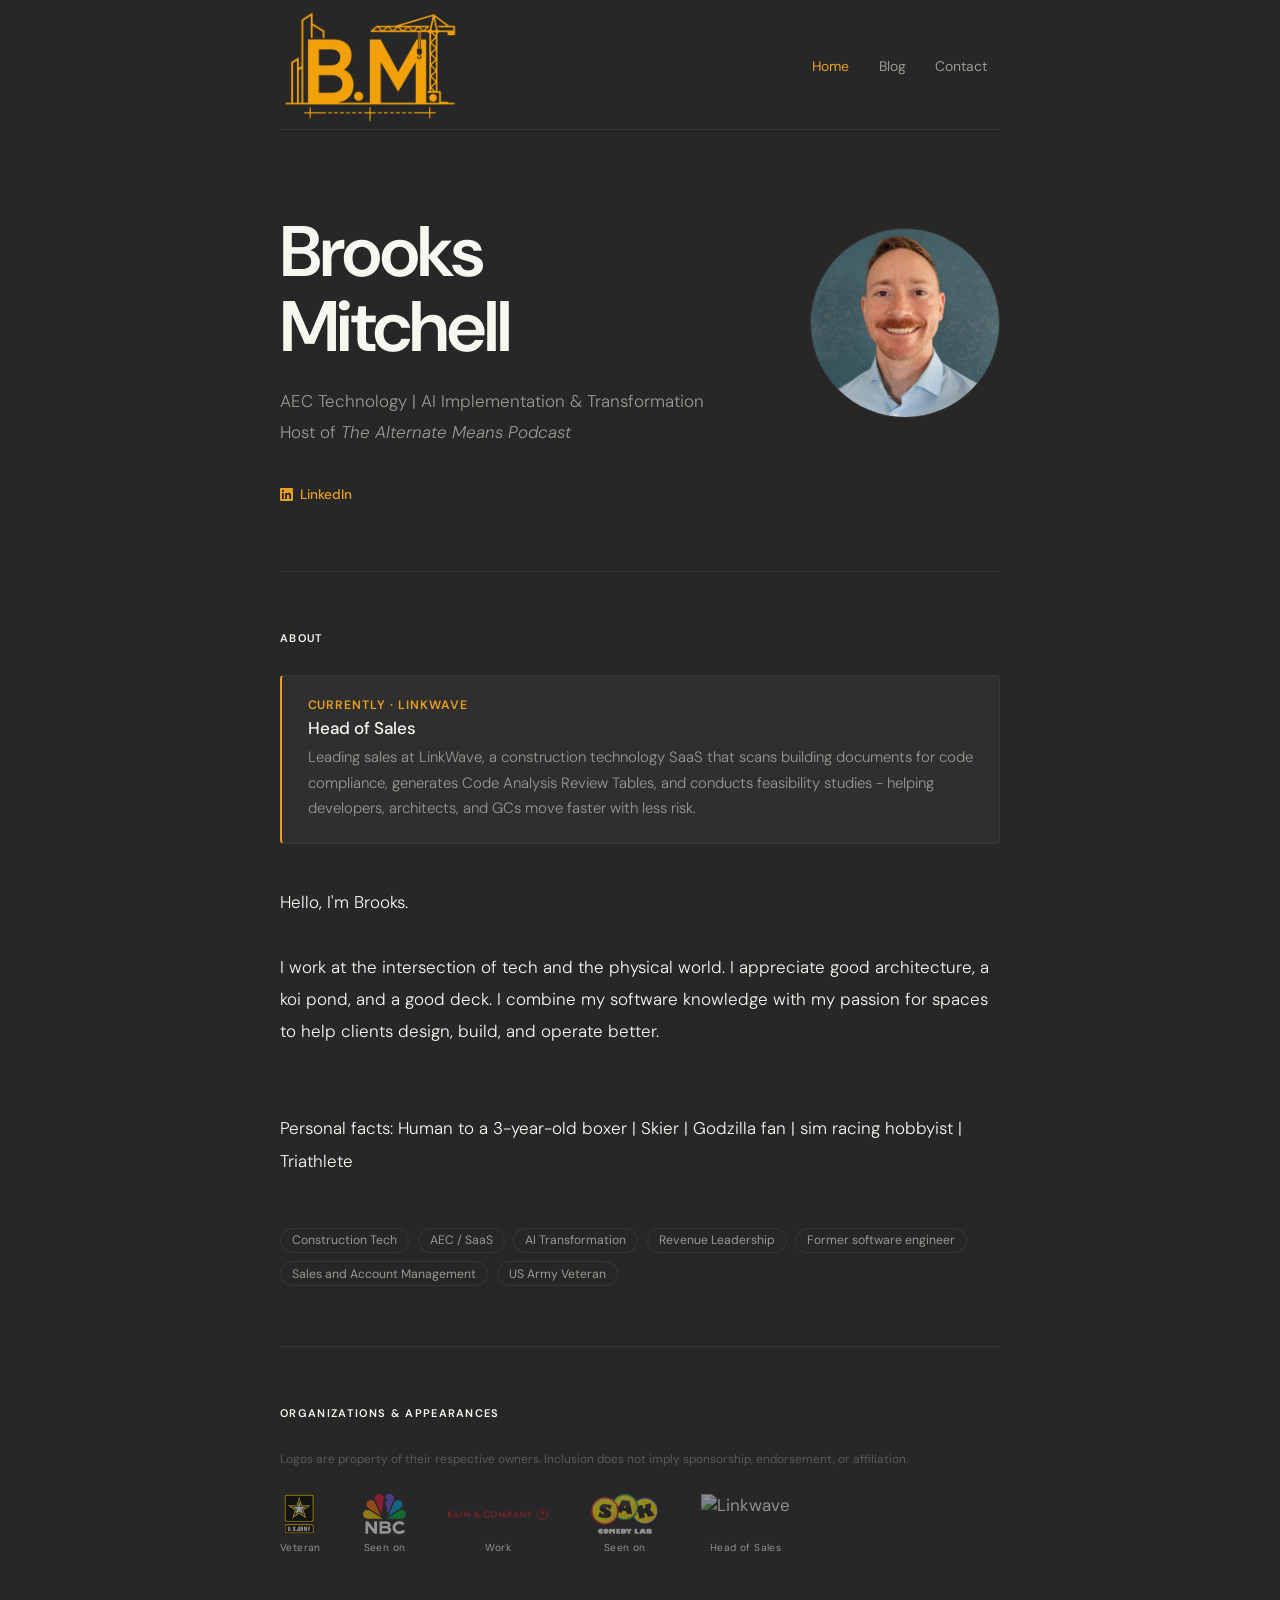
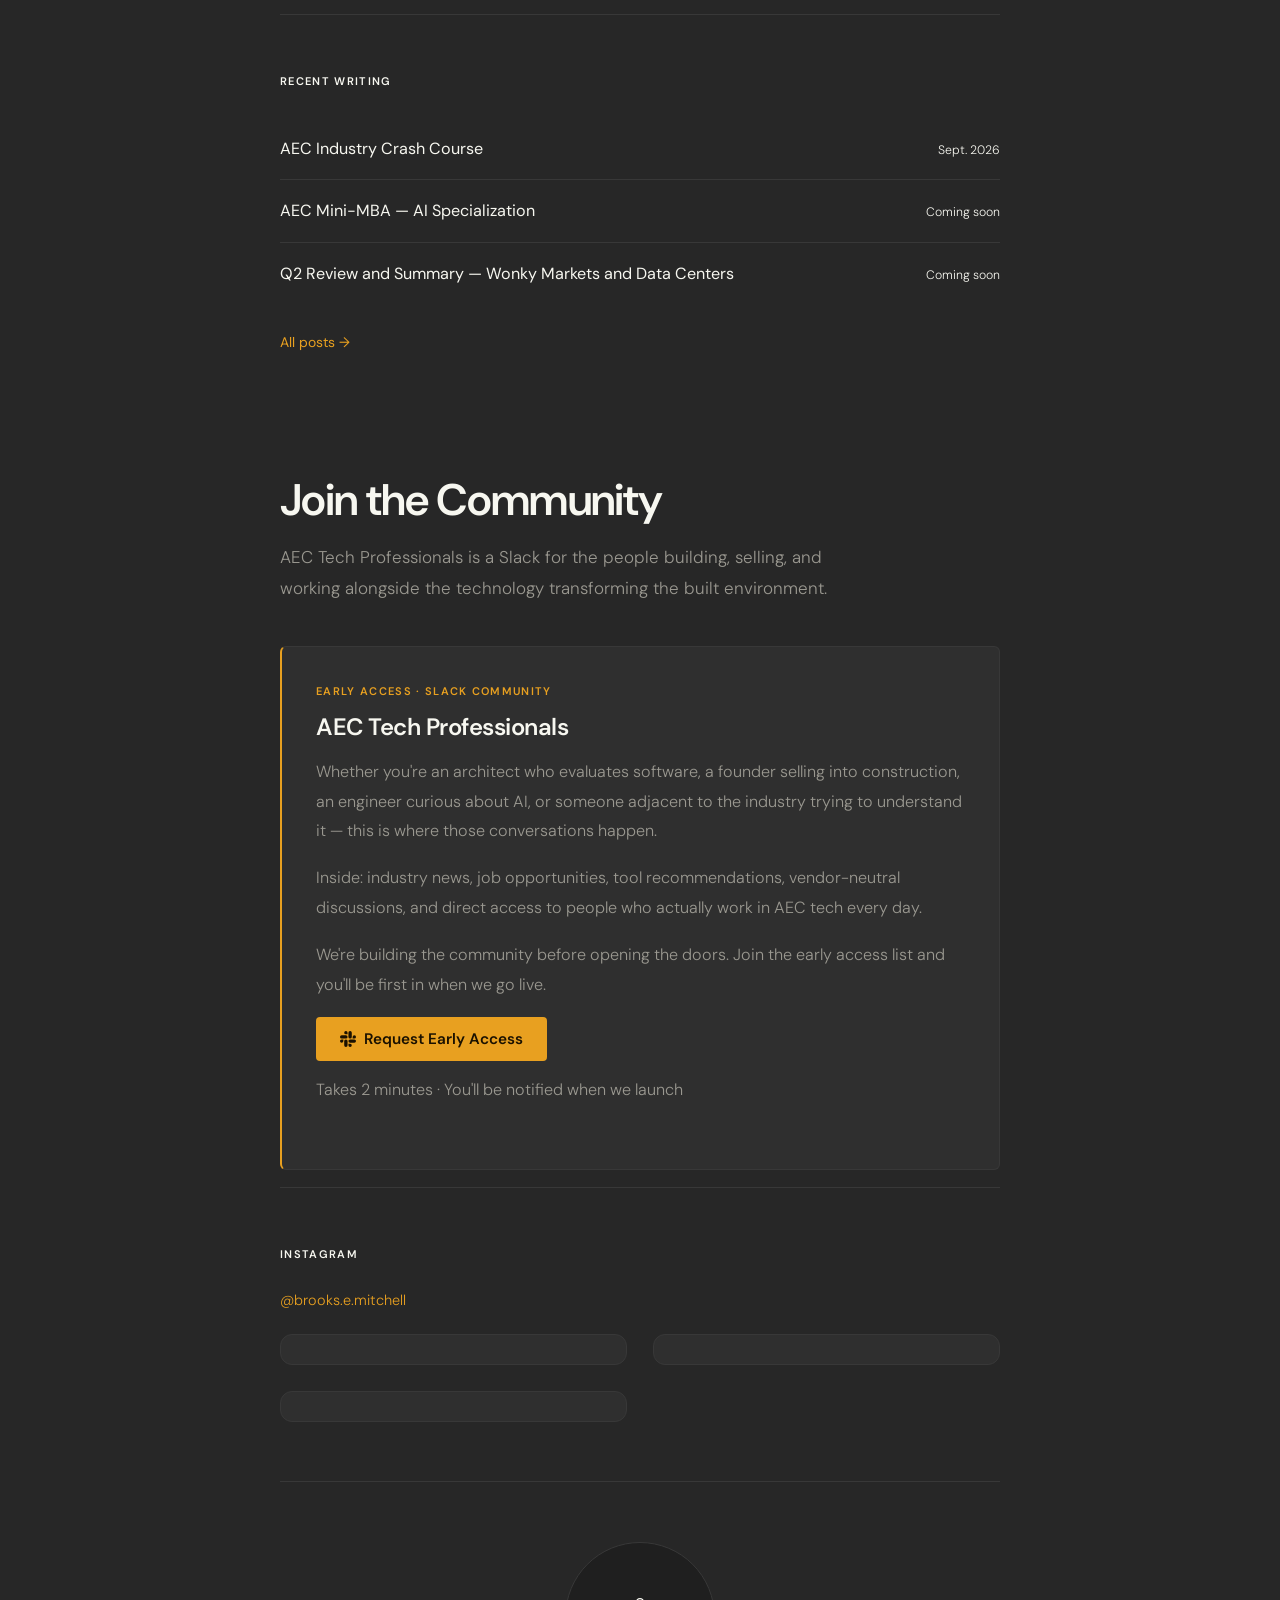
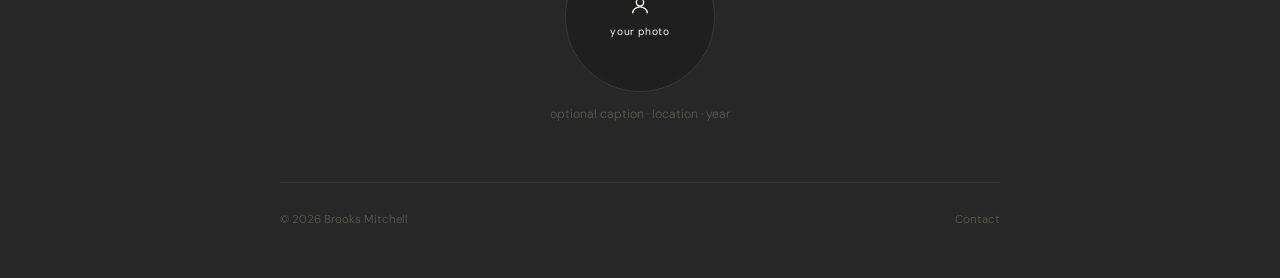
==== index.html @ 2822c5b9 "add IG" ====
<!DOCTYPE html>
<html lang="en">
<head>
  <meta charset="UTF-8" />
  <meta name="viewport" content="width=device-width, initial-scale=1.0" />
  <title>Brooks Mitchell</title>
  <link rel="preconnect" href="https://fonts.googleapis.com" />
  <link rel="preconnect" href="https://fonts.gstatic.com" crossorigin />
  <link href="https://fonts.googleapis.com/css2?family=DM+Sans:ital,opsz,wght@0,9..40,300;0,9..40,400;0,9..40,500;0,9..40,600;1,9..40,300;1,9..40,400&display=swap" rel="stylesheet" />
  <link rel="stylesheet" href="src/style.css" />
</head>
<body>

  <!-- ── NAV ── -->
  <nav class="site-nav">
    <a href="index.html" class="nav-logo">
      <img src="/images/logo transparent.png" alt="Brooks Mitchell" />
    </a>
    <button class="nav-toggle" aria-label="Menu">
      <svg viewBox="0 0 24 24"><line x1="3" y1="6" x2="21" y2="6"/><line x1="3" y1="12" x2="21" y2="12"/><line x1="3" y1="18" x2="21" y2="18"/></svg>
    </button>
    <ul class="nav-links">
      <li><a href="index.html">Home</a></li>
      <li><a href="blog.html">Blog</a></li>
      <li><a href="contact.html">Contact</a></li>
    </ul>
  </nav>

  <!-- ── HERO ── -->
  <div class="hero" style="padding:5rem 0 4rem; display:grid; grid-template-columns:1fr 190px; gap:3rem; align-items:start;">
    <div class="hero-text">
      <h1 style="font-size:clamp(2.6rem,7vw,4.2rem); font-weight:600; line-height:1.05; letter-spacing:-0.03em; color:var(--text); margin-bottom:1.25rem;">Brooks<br>Mitchell</h1>
      <p style="font-size:1rem; font-weight:300; line-height:1.8; color:var(--text-mid); max-width:46ch; margin-bottom:2.25rem;">
        AEC Technology | AI Implementation &amp; Transformation<br>
        Host of <em>The Alternate Means Podcast</em>
      </p>
      <div class="social-row">
        <a href="https://linkedin.com/in/brooks-mitchell/" target="_blank" class="social-link primary">
          <svg viewBox="0 0 24 24"><path d="M20.447 20.452h-3.554v-5.569c0-1.328-.027-3.037-1.852-3.037-1.853 0-2.136 1.445-2.136 2.939v5.667H9.351V9h3.414v1.561h.046c.477-.9 1.637-1.85 3.37-1.85 3.601 0 4.267 2.37 4.267 5.455v6.286zM5.337 7.433a2.062 2.062 0 0 1-2.063-2.065 2.064 2.064 0 1 1 2.063 2.065zm1.782 13.019H3.555V9h3.564v11.452zM22.225 0H1.771C.792 0 0 .774 0 1.729v20.542C0 23.227.792 24 1.771 24h20.451C23.2 24 24 23.227 24 22.271V1.729C24 .774 23.2 0 22.222 0h.003z"/></svg>
          LinkedIn
        </a>
        <!-- <span class="social-sep">·</span> -->
        <!-- <a href="https://youtube.com/@yourhandle" target="_blank" class="social-link">
          <svg viewBox="0 0 24 24"><path d="M23.498 6.186a3.016 3.016 0 0 0-2.122-2.136C19.505 3.545 12 3.545 12 3.545s-7.505 0-9.377.505A3.017 3.017 0 0 0 .502 6.186C0 8.07 0 12 0 12s0 3.93.502 5.814a3.016 3.016 0 0 0 2.122 2.136c1.871.505 9.376.505 9.376.505s7.505 0 9.377-.505a3.015 3.015 0 0 0 2.122-2.136C24 15.93 24 12 24 12s0-3.93-.502-5.814zM9.545 15.568V8.432L15.818 12l-6.273 3.568z"/></svg>
          YouTube
        </a> -->
      </div>
    </div><!-- ← hero-text closes HERE -->

    <!-- Photo is now a sibling of hero-text, not inside it -->
    <div style="width:190px; height:190px; border-radius:50%; overflow:hidden; border:1px solid var(--border); background:var(--bg-subtle); display:flex; align-items:center; justify-content:center; margin-top:0.75rem; flex-shrink:0;">
      <img src="/images/pfp-small.png" alt="Brooks Mitchell" style="width:100%; height:100%; object-fit:cover; display:block;">
    </div>
  
  </div><!-- ← hero closes HERE -->
   

  <!-- ── ABOUT ── -->
  <section id="about">
    <p class="section-label">About</p>
    <div class="role-card">
      <div>
        <p class="role-card-co">Currently · LinkWave</p>
        <p class="role-card-title">Head of Sales</p>
        <p class="role-card-desc">Leading sales at LinkWave, a construction technology SaaS that scans building documents for code compliance, generates Code Analysis Review Tables, and conducts feasibility studies - helping developers, architects, and GCs move faster with less risk.</p>
      </div>
    </div>
    <div style="display:flex; flex-direction:column; gap:1rem;">
      <p style="font-size:1rem; font-weight:300; line-height:1.9; color:var(--text);">
        Hello, I'm Brooks. <br>
        <br>
        I work at the intersection of tech and the physical world. I appreciate good architecture, a koi pond, and a good deck. I combine my software knowledge with my passion for spaces to help clients design, build, and operate better. <br>
        <br>
        <br>
        Personal facts: Human to a 3-year-old boxer | Skier | Godzilla fan | sim racing hobbyist | Triathlete
      </p>

      <div class="tags">
        <span class="tag">Construction Tech</span>
        <span class="tag">AEC / SaaS</span>
        <span class="tag">AI Transformation</span>
        <span class="tag">Revenue Leadership</span>
        <span class="tag">Former software engineer</span>
        <span class="tag">Sales and Account Management</span>
        <span class="tag">US Army Veteran</span>
      </div>
    </div>
  </section>

  <!-- ── ASSOCIATIONS ── -->
  <section id="associations">
    <p class="section-label">Organizations &amp; Appearances</p>
    <p style="font-size:0.7rem; color:var(--text-dim); margin-bottom:1.5rem; line-height:1.6;">Logos are property of their respective owners. Inclusion does not imply sponsorship, endorsement, or affiliation.</p>
    <div class="logos-row">
      <div class="logo-item">
        <div class="logo-box">
          <img src="/images/Army_logo.png" alt="U.S. Army" />
        </div>
        <span class="logo-caption">Veteran</span>
      </div>
      <div class="logo-item">
        <div class="logo-box">
          <img src="/images/NBC_2023_white_logo.svg.webp" alt="NBC" />
        </div>
        <span class="logo-caption">Seen on</span>
      </div>
      <div class="logo-item">
        <div class="logo-box">
          <img src="/images/BaC.svg.webp" alt="Build a Career" />
        </div>
        <span class="logo-caption">Work</span>
      </div>
      <div class="logo-item">
        <div class="logo-box">
          <img src="/images/SAK_logo.png" alt="SAK" />
        </div>
        <span class="logo-caption">Seen on</span>
      </div>
      <div class="logo-item">
        <div class="logo-box">
          <img src="/images/Linkwave White logo@2x.png" alt="Linkwave" />
        </div>
        <span class="logo-caption">Head of Sales</span>
      </div>
    </div>
  </section>

  <!-- ── WRITING ── -->
  <section id="writing">
    <p class="section-label">Recent Writing</p>
    <div class="posts">
      <a href="blog/aec-industry-crash-course.html" class="post-item">
        <span class="post-title">AEC Industry Crash Course</span>
        <span class="post-meta">Sept. 2026</span>
      </a>
      <a href="blog/aec-mini-mba.html" class="post-item">
        <span class="post-title">AEC Mini-MBA — AI Specialization</span>
        <span class="post-meta">Coming soon</span>
      </a>
      <a href="blog/q2-review.html" class="post-item">
        <span class="post-title">Q2 Review and Summary — Wonky Markets and Data Centers</span>
        <span class="post-meta">Coming soon</span>
      </a>
    </div>
    <p style="margin-top:1.5rem;"><a href="blog.html" style="font-size:0.82rem; color:var(--accent); text-decoration:none;">All posts →</a></p>
  </section>

 <!-- ── COMMUNITY SECTION ── -->
  <div class="contact-header">
    <h1>Join the Community</h1>
    <p>AEC Tech Professionals is a Slack for the people building, selling, and working alongside the technology transforming the built environment.</p>
  </div>

  <div style="padding-bottom: 1rem;">
    <div class="community-card">
      <p class="slack-eyebrow">Early Access · Slack Community</p>
      <h2>AEC Tech Professionals</h2>
      <p>
        Whether you're an architect who evaluates software, a founder selling into construction,
        an engineer curious about AI, or someone adjacent to the industry trying to understand
        it — this is where those conversations happen.
      </p>
      <p>
        Inside: industry news, job opportunities, tool recommendations, vendor-neutral
        discussions, and direct access to people who actually work in AEC tech every day.
      </p>
      <p>
        We're building the community before opening the doors. Join the early access list
        and you'll be first in when we go live.
      </p>
      <a href="https://docs.google.com/forms/d/e/1FAIpQLSdYyty8htXL1xffMKtfy4kEosLnhcqcu5eaAoyCSCSbOQX9Kg/viewform?usp=publish-editor"
         target="_blank" class="waitlist-btn">
        <!-- Slack icon -->
        <svg viewBox="0 0 24 24" xmlns="http://www.w3.org/2000/svg">
          <path d="M5.042 15.165a2.528 2.528 0 0 1-2.52 2.523A2.528 2.528 0 0 1 0 15.165a2.527 2.527 0 0 1 2.522-2.52h2.52v2.52zm1.271 0a2.527 2.527 0 0 1 2.521-2.52 2.527 2.527 0 0 1 2.521 2.52v6.313A2.528 2.528 0 0 1 8.834 24a2.528 2.528 0 0 1-2.521-2.522v-6.313zM8.834 5.042a2.528 2.528 0 0 1-2.521-2.52A2.528 2.528 0 0 1 8.834 0a2.528 2.528 0 0 1 2.521 2.522v2.52H8.834zm0 1.271a2.528 2.528 0 0 1 2.521 2.521 2.528 2.528 0 0 1-2.521 2.521H2.522A2.528 2.528 0 0 1 0 8.834a2.528 2.528 0 0 1 2.522-2.521h6.312zm10.122 2.521a2.528 2.528 0 0 1 2.522-2.521A2.528 2.528 0 0 1 24 8.834a2.528 2.528 0 0 1-2.522 2.521h-2.522V8.834zm-1.268 0a2.528 2.528 0 0 1-2.523 2.521 2.527 2.527 0 0 1-2.52-2.521V2.522A2.527 2.527 0 0 1 15.165 0a2.528 2.528 0 0 1 2.523 2.522v6.312zm-2.523 10.122a2.528 2.528 0 0 1 2.523 2.522A2.528 2.528 0 0 1 15.165 24a2.527 2.527 0 0 1-2.52-2.522v-2.522h2.52zm0-1.268a2.527 2.527 0 0 1-2.52-2.523 2.526 2.526 0 0 1 2.52-2.52h6.313A2.527 2.527 0 0 1 24 15.165a2.528 2.528 0 0 1-2.522 2.523h-6.313z"/>
        </svg>
        Request Early Access
      </a>
      <p class="waitlist-note">Takes 2 minutes · You'll be notified when we launch</p>
    </div>
  </div>

  <!-- ── INSTAGRAM ── -->
  <section id="instagram">
    <p class="section-label">Instagram</p>
    <p style="font-size:0.85rem; font-weight:300; color:var(--text-mid); margin-bottom:1.5rem;">
      <a href="https://instagram.com/brooks.e.mitchell" target="_blank" rel="noopener" style="color:var(--accent); text-decoration:none;">@brooks.e.mitchell</a>
    </p>
    <div style="display:grid; grid-template-columns:repeat(auto-fit, minmax(280px, 1fr)); gap:1.5rem;">
      <div class="ig-frame">
        <blockquote class="instagram-media" data-instgrm-captioned data-instgrm-permalink="https://www.instagram.com/p/DdZRtAcOG6M/" data-instgrm-version="14" style="background:#FFF; border:0; border-radius:3px; box-shadow:0 0 1px 0 rgba(0,0,0,0.5),0 1px 10px 0 rgba(0,0,0,0.15); margin:0; max-width:540px; min-width:280px; padding:0; width:100%;">
          <a href="https://www.instagram.com/p/DdZRtAcOG6M/" target="_blank" rel="noopener"></a>
        </blockquote>
      </div>
      <div class="ig-frame">
        <blockquote class="instagram-media" data-instgrm-captioned data-instgrm-permalink="https://www.instagram.com/p/DdZScXClXN8/" data-instgrm-version="14" style="background:#FFF; border:0; border-radius:3px; box-shadow:0 0 1px 0 rgba(0,0,0,0.5),0 1px 10px 0 rgba(0,0,0,0.15); margin:0; max-width:540px; min-width:280px; padding:0; width:100%;">
          <a href="https://www.instagram.com/p/DdZScXClXN8/" target="_blank" rel="noopener"></a>
        </blockquote>
      </div>
      <div class="ig-frame">
        <blockquote class="instagram-media" data-instgrm-captioned data-instgrm-permalink="https://www.instagram.com/p/DdZSr3OFTj9/" data-instgrm-version="14" style="background:#FFF; border:0; border-radius:3px; box-shadow:0 0 1px 0 rgba(0,0,0,0.5),0 1px 10px 0 rgba(0,0,0,0.15); margin:0; max-width:540px; min-width:280px; padding:0; width:100%;">
          <a href="https://www.instagram.com/p/DdZSr3OFTj9/" target="_blank" rel="noopener"></a>
        </blockquote>
      </div>
    </div>
  </section>

  <!-- ── BOTTOM PHOTO ── -->
  <div class="photo-section">
    <div class="avatar-bottom">
      <!-- Replace with: <img src="src/images/your-other-photo.jpg" alt="Brooks Mitchell"> -->
      <div class="ph-label">
        <svg viewBox="0 0 24 24"><circle cx="12" cy="8" r="4"/><path d="M4 20c0-4 3.6-7 8-7s8 3 8 7"/></svg>
        <span>your photo</span>
      </div>
    </div>
    <p class="photo-caption">optional caption · location · year</p>
  </div>

  <footer>
    <p>© 2026 Brooks Mitchell</p>
    <p><a href="contact.html" style="color:var(--text-dim); text-decoration:none;">Contact</a></p>
  </footer>

  <script src="src/nav.js"></script>
  <script src="src/email.js"></script>
  <script async src="//www.instagram.com/embed.js"></script>
</body>
</html>
---- src/style.css ----
/* ── Reset ── */
*, *::before, *::after { box-sizing: border-box; margin: 0; padding: 0; }

/* ── Tokens ── */
:root {
  --bg:        #272727;
  --bg-subtle: #1f1f1f;
  --bg-raised: #2f2f2f;
  --border:    #383838;
  --text:      #F7F7F0;
  --text-mid:  #9a9890;
  --text-dim:  #5a5a55;
  --accent:    #e8a020;
  --accent-hi: #f0b030;
  --accent-lo: #2a1e06;
  --sans: 'DM Sans', system-ui, sans-serif;
  --max: 720px;
  --side: clamp(1.5rem, 6vw, 3.5rem);
  --nav-h: 64px;
}

html { background: var(--bg); color: var(--text); font-family: var(--sans); font-size: 17px; -webkit-font-smoothing: antialiased; scroll-behavior: smooth; }
body { max-width: calc(var(--max) + var(--side) * 2); margin: 0 auto; padding: 0 var(--side); }

/* ── NAV ── */
.site-nav {
  position: sticky; top: 0; z-index: 100;
  background: var(--bg);
  border-bottom: 1px solid var(--border);
  display: flex; align-items: center; justify-content: space-between;
  height: 130px;
  padding: 1rem 0;
  gap: 1.5rem;
}
.nav-logo { display: flex; align-items: center; text-decoration: none; }
.nav-logo img { height: 120px; width: auto; }
.nav-links { display: flex; gap: 0.25rem; list-style: none; }
.nav-links a {
  font-size: 0.82rem; font-weight: 400;
  text-decoration: none; color: var(--text-mid);
  padding: 0.4rem 0.75rem; border-radius: 4px;
  transition: color 0.15s, background 0.15s;
}
.nav-links a:hover { color: var(--text); background: var(--bg-raised); }
.nav-links a.active { color: var(--accent); }

/* Hamburger — mobile only */
.nav-toggle { display: none; background: none; border: none; cursor: pointer; padding: 0.4rem; color: var(--text-mid); }
.nav-toggle svg { width: 22px; height: 22px; stroke: currentColor; fill: none; stroke-width: 2; }

@media (max-width: 520px) {
  .nav-toggle { display: flex; }
  .nav-links {
    display: none; flex-direction: column; gap: 0;
    position: absolute; top: var(--nav-h); left: 0; right: 0;
    background: var(--bg); border-bottom: 1px solid var(--border);
    padding: 0.75rem var(--side) 1rem;
  }
  .nav-links.open { display: flex; }
  .nav-links a { padding: 0.6rem 0; border-radius: 0; }
}

/* ── SECTIONS ── */
section { padding: 3.5rem 0; border-top: 1px solid var(--border); }
.section-label {
  font-size: 0.65rem; font-weight: 600;
  letter-spacing: 0.12em; text-transform: uppercase;
  color: var(--text); margin-bottom: 1.75rem;
}

/* ── SOCIAL ROW ── */
.social-row { display: flex; gap: 1.25rem; flex-wrap: wrap; align-items: center; }
.social-link {
  display: inline-flex; align-items: center; gap: 0.4rem;
  font-size: 0.8rem; font-weight: 400;
  text-decoration: none; color: var(--text-mid);
  transition: color 0.15s;
}
.social-link:hover { color: var(--text); }
.social-link.primary { color: var(--accent); font-weight: 500; }
.social-link.primary:hover { color: var(--accent-hi); }
.social-link svg { width: 13px; height: 13px; fill: currentColor; flex-shrink: 0; }
.social-sep { color: var(--text); }

/* ── TAGS ── */
.tags { display: flex; gap: 0.5rem; flex-wrap: wrap; margin-top: 2rem; }
.tag {
  font-size: 0.72rem; font-weight: 400; color: var(--text-mid);
  border: 1px solid var(--border);
  padding: 0.2rem 0.65rem; border-radius: 999px;
}

/* ── ROLE CARD ── */
.role-card {
  background: var(--bg-raised);
  border: 1px solid var(--border);
  border-left: 2px solid var(--accent);
  border-radius: 4px;
  padding: 1.25rem 1.5rem;
  margin-bottom: 2.5rem;
}
.role-card-co {
  font-size: 0.72rem; font-weight: 600;
  letter-spacing: 0.08em; text-transform: uppercase;
  color: var(--accent); margin-bottom: 0.2rem;
}
.role-card-title { font-size: 1rem; font-weight: 500; color: var(--text); margin-bottom: 0.4rem; }
.role-card-desc { font-size: 0.88rem; font-weight: 300; line-height: 1.7; color: var(--text-mid); }

/* ── LOGO STRIP ── */
.logos-row {
  display: flex; flex-wrap: wrap;
  gap: 1.75rem 2.5rem; align-items: center;
}
.logo-item {
  display: flex; flex-direction: column;
  align-items: center; gap: 0.4rem;
  opacity: 0.5; transition: opacity 0.2s;
}
.logo-item:hover { opacity: 1; }
.logo-box { height: 40px; display: flex; align-items: center; justify-content: center; }
.logo-box img { height: 100%; width: auto; max-width: 100px; object-fit: contain; }
.logo-text { font-size: 0.85rem; font-weight: 700; letter-spacing: 0.06em; color: var(--text); }
.logo-caption { font-size: 0.6rem; font-weight: 400; color: var(--text); letter-spacing: 0.04em; text-align: center; }

/* ── WRITING LIST ── */
.posts { display: flex; flex-direction: column; }
.post-item {
  display: flex; justify-content: space-between; align-items: baseline;
  gap: 2rem; padding: 1.1rem 0;
  border-bottom: 1px solid var(--border);
  text-decoration: none; color: inherit;
}
.post-item:last-child { border-bottom: none; }
.post-item:hover .post-title { color: var(--accent); }
.post-title { font-size: 0.95rem; font-weight: 400; line-height: 1.5; color: var(--text); transition: color 0.15s; }
.post-meta { font-size: 0.72rem; font-weight: 300; color: var(--text); white-space: nowrap; }

/* ── EMAIL CAPTURE ── */
.email-capture {
  background: var(--bg-raised);
  border: 1px solid var(--border);
  border-radius: 6px;
  padding: 1.75rem 2rem;
  margin-top: 0.25rem;
}
.email-capture h3 { font-size: 1rem; font-weight: 500; color: var(--text); margin-bottom: 0.4rem; }
.email-capture p { font-size: 0.88rem; font-weight: 300; color: var(--text-mid); margin-bottom: 1.25rem; line-height: 1.6; }
.email-form { display: flex; gap: 0.6rem; flex-wrap: wrap; }
.email-form input[type="email"] {
  flex: 1; min-width: 200px;
  background: var(--bg-subtle); border: 1px solid var(--border);
  border-radius: 4px; padding: 0.55rem 0.9rem;
  font-family: var(--sans); font-size: 0.88rem; color: var(--text);
  outline: none; transition: border-color 0.15s;
}
.email-form input[type="email"]::placeholder { color: var(--text); }
.email-form input[type="email"]:focus { border-color: var(--accent); }
.email-form button {
  background: var(--accent); color: #1a1100;
  border: none; border-radius: 4px;
  padding: 0.55rem 1.2rem;
  font-family: var(--sans); font-size: 0.85rem; font-weight: 600;
  cursor: pointer; transition: background 0.15s; white-space: nowrap;
}
.email-form button:hover { background: var(--accent-hi); }
.email-form .form-msg { font-size: 0.8rem; color: var(--text-mid); margin-top: 0.5rem; width: 100%; display: none; }
.email-form .form-msg.visible { display: block; }

/* ── BOTTOM PHOTO ── */
.photo-section {
  padding: 3.5rem 0; border-top: 1px solid var(--border);
  display: flex; flex-direction: column; align-items: center; gap: 0.85rem;
}
.avatar-bottom {
  width: 150px; height: 150px; border-radius: 50%;
  overflow: hidden; border: 1px solid var(--border);
  background: var(--bg-subtle);
  display: flex; align-items: center; justify-content: center;
}
.avatar-bottom img { width: 100%; height: 100%; object-fit: cover; display: block; }
.avatar-bottom .ph-label { display: flex; flex-direction: column; align-items: center; gap: 0.5rem; color: var(--text); }
.avatar-bottom .ph-label svg { width: 22px; height: 22px; stroke: currentColor; fill: none; stroke-width: 1.5; }
.avatar-bottom .ph-label span { font-size: 0.6rem; letter-spacing: 0.06em; }
.photo-caption { font-size: 0.72rem; font-weight: 300; color: var(--text-dim); }

/* ── INSTAGRAM ── */
.ig-frame {
  background: var(--bg-raised); border: 1px solid var(--border); border-radius: 12px;
  padding: 0.85rem; display: flex; justify-content: center;
}

/* ── FOOTER ── */
footer {
  padding: 1.75rem 0 3rem; border-top: 1px solid var(--border);
  display: flex; justify-content: space-between; align-items: center; gap: 1rem; flex-wrap: wrap;
}
footer p { font-size: 0.68rem; font-weight: 300; color: var(--text-dim); }

/* ── BLOG PAGE ── */
.blog-header { padding: 3.5rem 0 2.5rem; }
.blog-header h1 { font-size: clamp(1.8rem, 4vw, 2.6rem); font-weight: 600; letter-spacing: -0.02em; color: var(--text); margin-bottom: 0.5rem; }
.blog-header p { font-size: 0.95rem; font-weight: 300; color: var(--text-mid); }

/* ── BLOG POST PAGE ── */
.post-header { padding: 3.5rem 0 2rem; border-bottom: 1px solid var(--border); }
.post-header .post-eyebrow {
  font-size: 0.68rem; font-weight: 600; letter-spacing: 0.12em;
  text-transform: uppercase; color: var(--accent); margin-bottom: 0.85rem;
}
.post-header h1 {
  font-size: clamp(1.8rem, 5vw, 2.8rem); font-weight: 600;
  letter-spacing: -0.025em; line-height: 1.15; color: var(--text);
  margin-bottom: 1rem;
}
.post-header .post-byline { font-size: 0.82rem; font-weight: 300; color: var(--text-dim); }
.post-header .post-byline strong { color: var(--text-mid); font-weight: 400; }

.post-body { padding: 2.75rem 0 3.5rem; }
.post-body p { font-size: 1rem; font-weight: 300; line-height: 1.9; color: var(--text-mid); margin-bottom: 1.25rem; }
.post-body p:last-child { margin-bottom: 0; }
.post-body h2 { font-size: 1.2rem; font-weight: 600; color: var(--text); margin: 2.5rem 0 0.85rem; letter-spacing: -0.01em; }
.post-body h3 { font-size: 1rem; font-weight: 600; color: var(--text); margin: 2rem 0 0.6rem; }
.post-body strong { font-weight: 500; color: var(--text); }
.post-body a { color: var(--accent); text-decoration: underline; text-decoration-color: transparent; transition: text-decoration-color 0.15s; }
.post-body a:hover { text-decoration-color: var(--accent); }
.post-body ul, .post-body ol { padding-left: 1.4rem; margin-bottom: 1.25rem; }
.post-body li { font-size: 1rem; font-weight: 300; line-height: 1.8; color: var(--text-mid); margin-bottom: 0.35rem; }
.post-body blockquote {
  border-left: 2px solid var(--accent); padding: 0.75rem 1.25rem;
  margin: 1.75rem 0; background: var(--bg-raised); border-radius: 0 4px 4px 0;
}
.post-body blockquote p { margin: 0; font-style: italic; color: var(--text); }

.post-footer { padding: 2.5rem 0; border-top: 1px solid var(--border); display: flex; justify-content: space-between; align-items: center; flex-wrap: wrap; gap: 1rem; }
.post-back { font-size: 0.82rem; font-weight: 400; color: var(--text-mid); text-decoration: none; transition: color 0.15s; }
.post-back:hover { color: var(--accent); }

/* ── COMMUNITY / WAITLIST CARD ── */
.community-card {
  background: var(--bg-raised);
  border: 1px solid var(--border);
  border-left: 2px solid var(--accent);
  border-radius: 6px;
  padding: 2rem;
  margin-bottom: 0;
}
.community-card .slack-eyebrow {
  font-size: 0.65rem; font-weight: 600;
  letter-spacing: 0.12em; text-transform: uppercase;
  color: var(--accent); margin-bottom: 0.6rem;
}
.community-card h2 {
  font-size: 1.4rem; font-weight: 600;
  color: var(--text); margin-bottom: 0.85rem;
  letter-spacing: -0.02em;
}
.community-card p {
  font-size: 0.95rem; font-weight: 300;
  line-height: 1.85; color: var(--text-mid);
  margin-bottom: 1rem;
}
.community-card p:last-of-type { margin-bottom: 1.75rem; }
.waitlist-btn {
  display: inline-flex; align-items: center; gap: 0.5rem;
  background: var(--accent); color: #1a1100;
  font-family: var(--sans); font-size: 0.9rem; font-weight: 600;
  text-decoration: none; padding: 0.7rem 1.4rem;
  border-radius: 4px; transition: background 0.15s;
}
.waitlist-btn:hover { background: var(--accent-hi); }
.waitlist-btn svg { width: 16px; height: 16px; fill: currentColor; }
.waitlist-note {
  font-size: 0.72rem; font-weight: 300;
  color: var(--text-dim); margin-top: 0.85rem;
}
.divider-label {
  font-size: 0.65rem; font-weight: 600;
  letter-spacing: 0.1em; text-transform: uppercase;
  color: var(--text-dim);
  display: flex; align-items: center; gap: 0.75rem;
  margin: 2.5rem 0 1.5rem;
}
.divider-label::before, .divider-label::after {
  content: ''; flex: 1; height: 1px; background: var(--border);
}

/* ── CONTACT PAGE ── */
.contact-header { padding: 3.5rem 0 2.5rem; }
.contact-header h1 { font-size: clamp(1.8rem, 4vw, 2.6rem); font-weight: 600; letter-spacing: -0.02em; color: var(--text); margin-bottom: 0.75rem; }
.contact-header p { font-size: 1rem; font-weight: 300; line-height: 1.8; color: var(--text-mid); max-width: 46ch; }
.contact-options { display: flex; flex-direction: column; gap: 1rem; margin-top: 2.5rem; }
.contact-option {
  display: flex; align-items: center; gap: 1rem;
  background: var(--bg-raised); border: 1px solid var(--border);
  border-radius: 4px; padding: 1.1rem 1.4rem;
  text-decoration: none; color: inherit; transition: border-color 0.15s;
}
.contact-option:hover { border-color: var(--accent); }
.contact-option-icon { color: var(--accent); flex-shrink: 0; }
.contact-option-icon svg { width: 18px; height: 18px; fill: currentColor; }
.contact-option-label { font-size: 0.72rem; font-weight: 600; letter-spacing: 0.08em; text-transform: uppercase; color: var(--text-dim); margin-bottom: 0.15rem; }
.contact-option-value { font-size: 0.95rem; font-weight: 400; color: var(--text); }
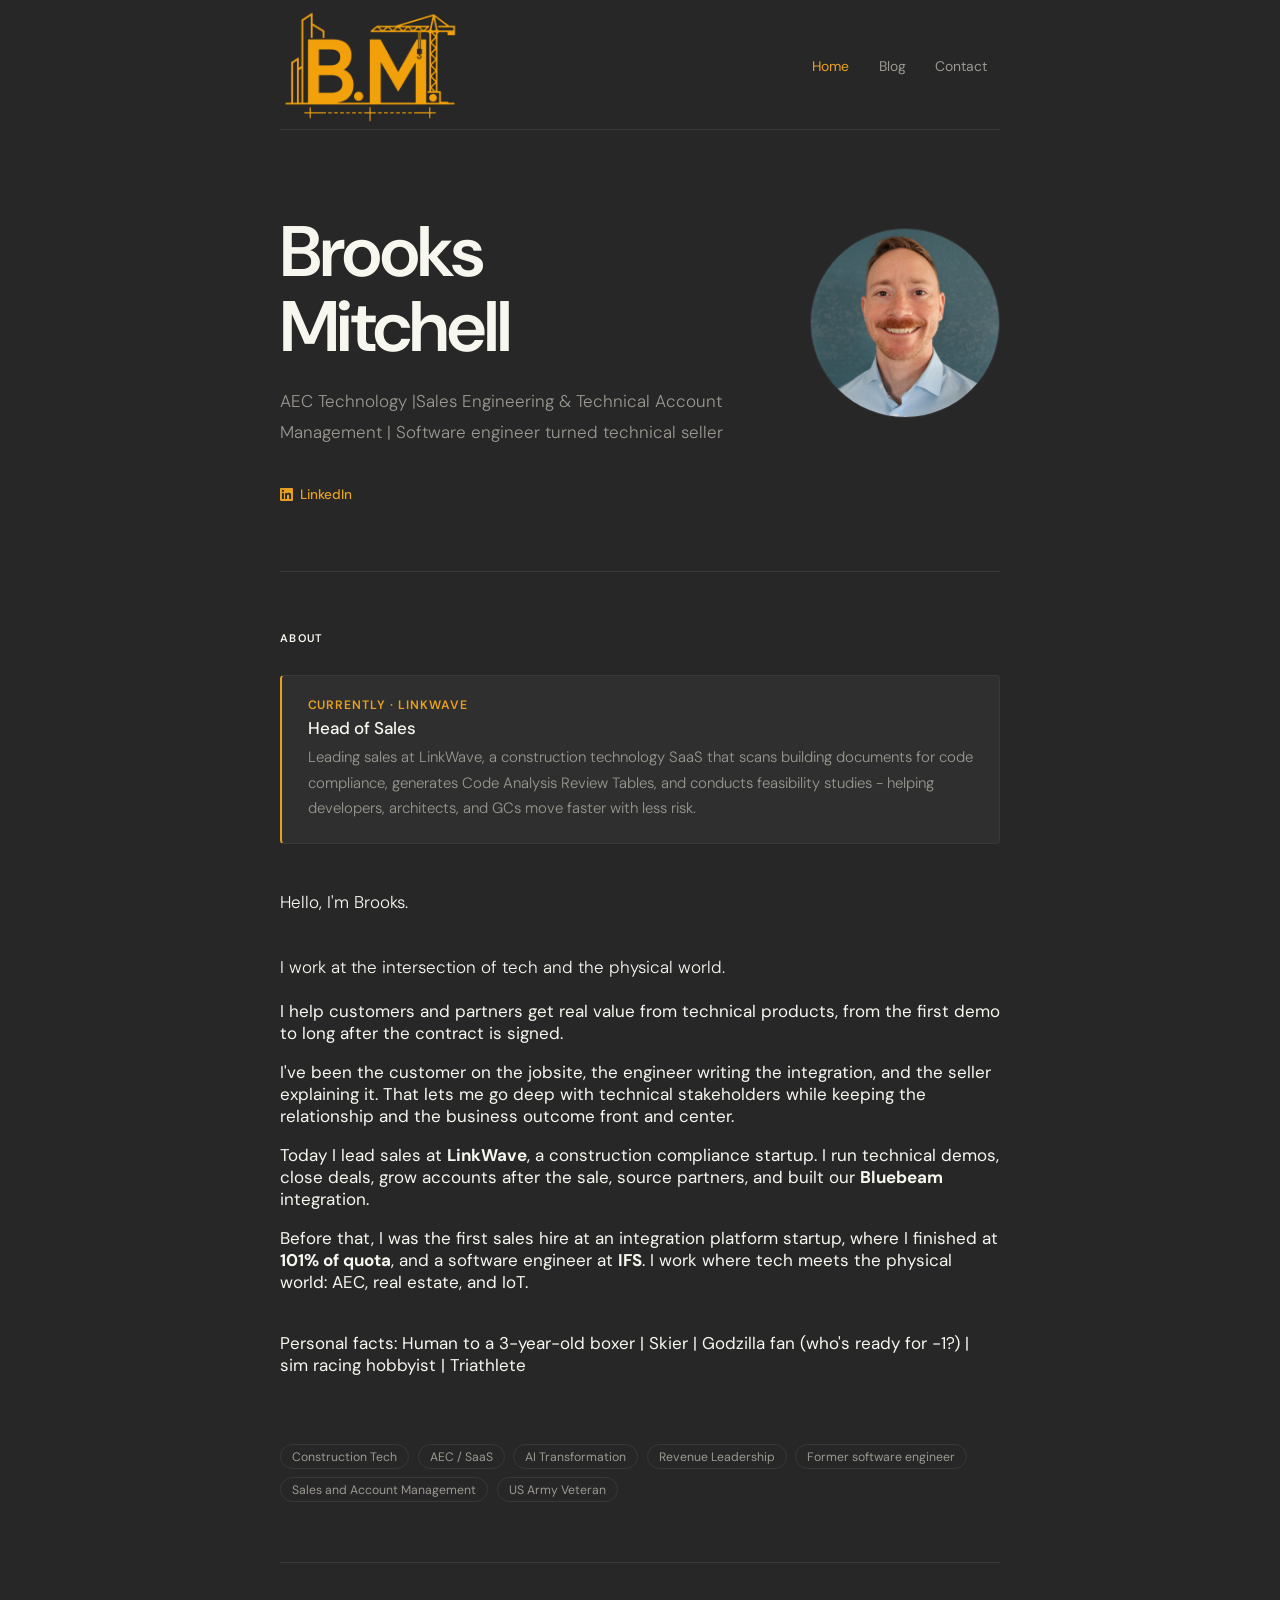
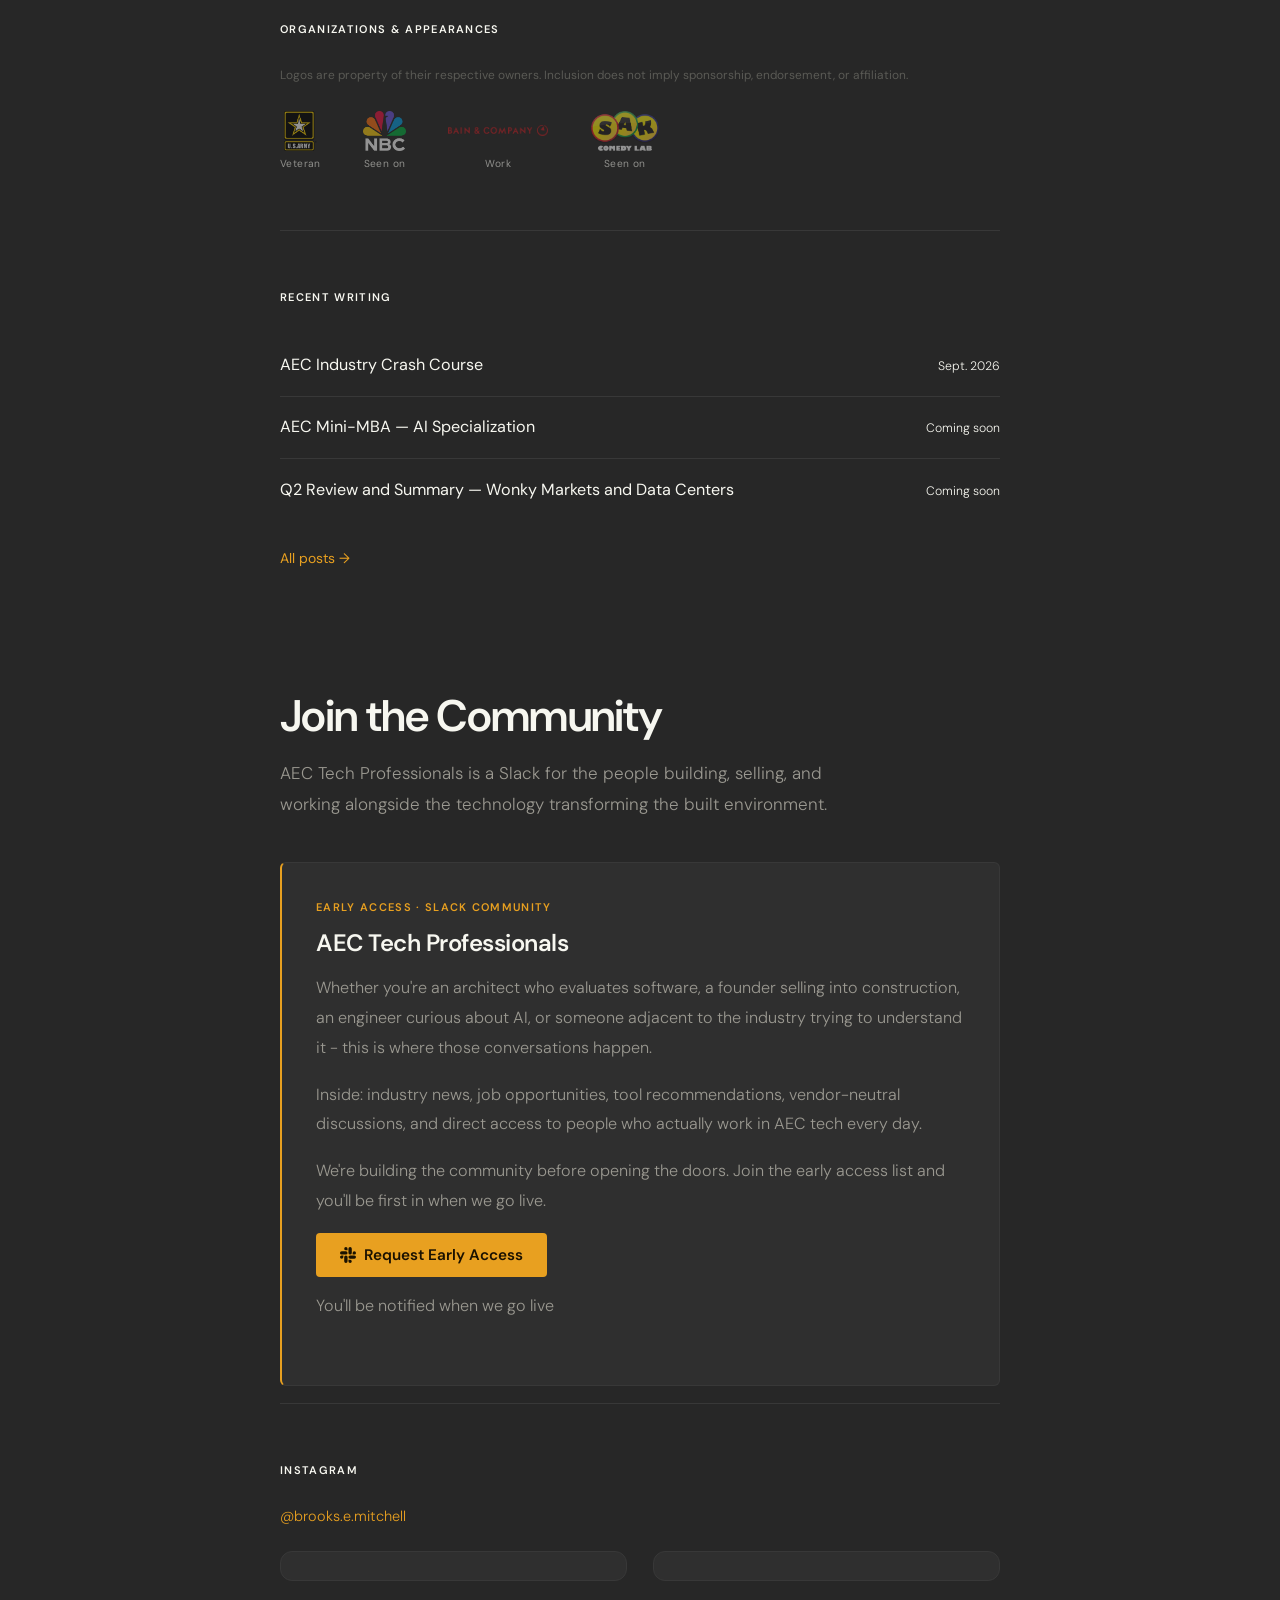
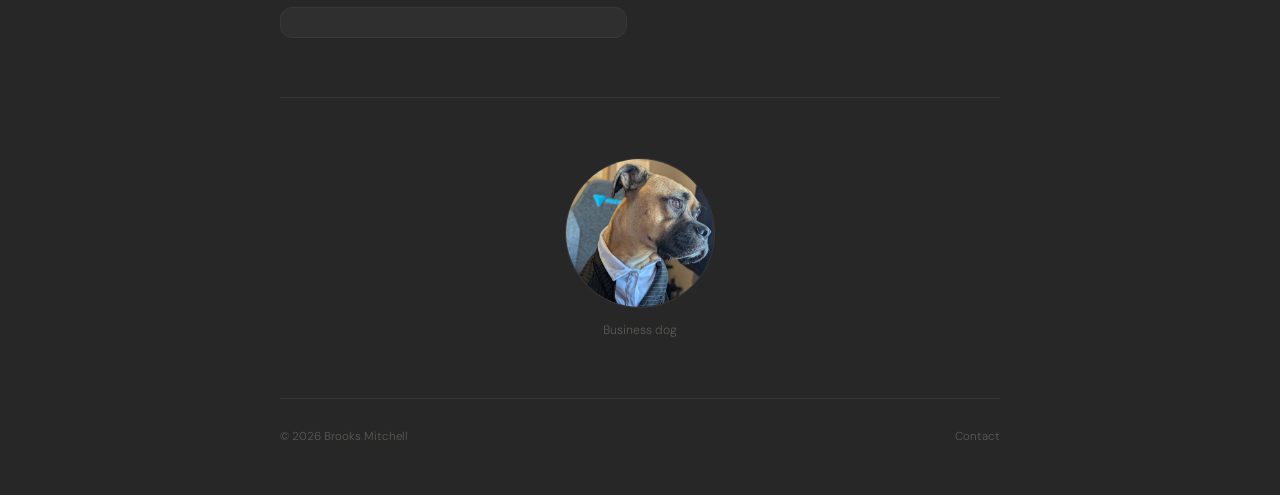
==== commit a9130d01: "fix logo and images" ====
--- a/index.html
+++ b/index.html
@@ -31,8 +31,7 @@
     <div class="hero-text">
       <h1 style="font-size:clamp(2.6rem,7vw,4.2rem); font-weight:600; line-height:1.05; letter-spacing:-0.03em; color:var(--text); margin-bottom:1.25rem;">Brooks<br>Mitchell</h1>
       <p style="font-size:1rem; font-weight:300; line-height:1.8; color:var(--text-mid); max-width:46ch; margin-bottom:2.25rem;">
-        AEC Technology | AI Implementation &amp; Transformation<br>
-        Host of <em>The Alternate Means Podcast</em>
+        AEC Technology |Sales Engineering & Technical Account Management | Software engineer turned technical seller<br>
       </p>
       <div class="social-row">
         <a href="https://linkedin.com/in/brooks-mitchell/" target="_blank" class="social-link primary">
@@ -69,10 +68,14 @@
       <p style="font-size:1rem; font-weight:300; line-height:1.9; color:var(--text);">
         Hello, I'm Brooks. <br>
         <br>
-        I work at the intersection of tech and the physical world. I appreciate good architecture, a koi pond, and a good deck. I combine my software knowledge with my passion for spaces to help clients design, build, and operate better. <br>
+        I work at the intersection of tech and the physical world. 
         <br>
+        <p>I help customers and partners get real value from technical products, from the first demo to long after the contract is signed.</p>
+        <p>I've been the customer on the jobsite, the engineer writing the integration, and the seller explaining it. That lets me go deep with technical stakeholders while keeping the relationship and the business outcome front and center.</p>
+        <p>Today I lead sales at <strong>LinkWave</strong>, a construction compliance startup. I run technical demos, close deals, grow accounts after the sale, source partners, and built our <strong>Bluebeam</strong> integration.</p>
+        <p>Before that, I was the first sales hire at an integration platform startup, where I finished at <strong>101% of quota</strong>, and a software engineer at <strong>IFS</strong>. I work where tech meets the physical world: AEC, real estate, and IoT.</p>
         <br>
-        Personal facts: Human to a 3-year-old boxer | Skier | Godzilla fan | sim racing hobbyist | Triathlete
+        Personal facts: Human to a 3-year-old boxer | Skier | Godzilla fan (who's ready for -1?) | sim racing hobbyist | Triathlete
       </p>
 
       <div class="tags">
@@ -116,12 +119,6 @@
         </div>
         <span class="logo-caption">Seen on</span>
       </div>
-      <div class="logo-item">
-        <div class="logo-box">
-          <img src="/images/Linkwave White logo@2x.png" alt="Linkwave" />
-        </div>
-        <span class="logo-caption">Head of Sales</span>
-      </div>
     </div>
   </section>
 
@@ -158,7 +155,7 @@
       <p>
         Whether you're an architect who evaluates software, a founder selling into construction,
         an engineer curious about AI, or someone adjacent to the industry trying to understand
-        it — this is where those conversations happen.
+        it - this is where those conversations happen.
       </p>
       <p>
         Inside: industry news, job opportunities, tool recommendations, vendor-neutral
@@ -176,7 +173,7 @@
         </svg>
         Request Early Access
       </a>
-      <p class="waitlist-note">Takes 2 minutes · You'll be notified when we launch</p>
+      <p class="waitlist-note">You'll be notified when we go live</p>
     </div>
   </div>
 
@@ -208,13 +205,9 @@
   <!-- ── BOTTOM PHOTO ── -->
   <div class="photo-section">
     <div class="avatar-bottom">
-      <!-- Replace with: <img src="src/images/your-other-photo.jpg" alt="Brooks Mitchell"> -->
-      <div class="ph-label">
-        <svg viewBox="0 0 24 24"><circle cx="12" cy="8" r="4"/><path d="M4 20c0-4 3.6-7 8-7s8 3 8 7"/></svg>
-        <span>your photo</span>
-      </div>
-    </div>
-    <p class="photo-caption">optional caption · location · year</p>
+      <img src="/images/leroy-1.jpg" alt="Business dog" style="width:100%; height:100%; object-fit:cover; display:block;">
+    </div>
+    <p class="photo-caption">Business dog</p>
   </div>
 
   <footer>
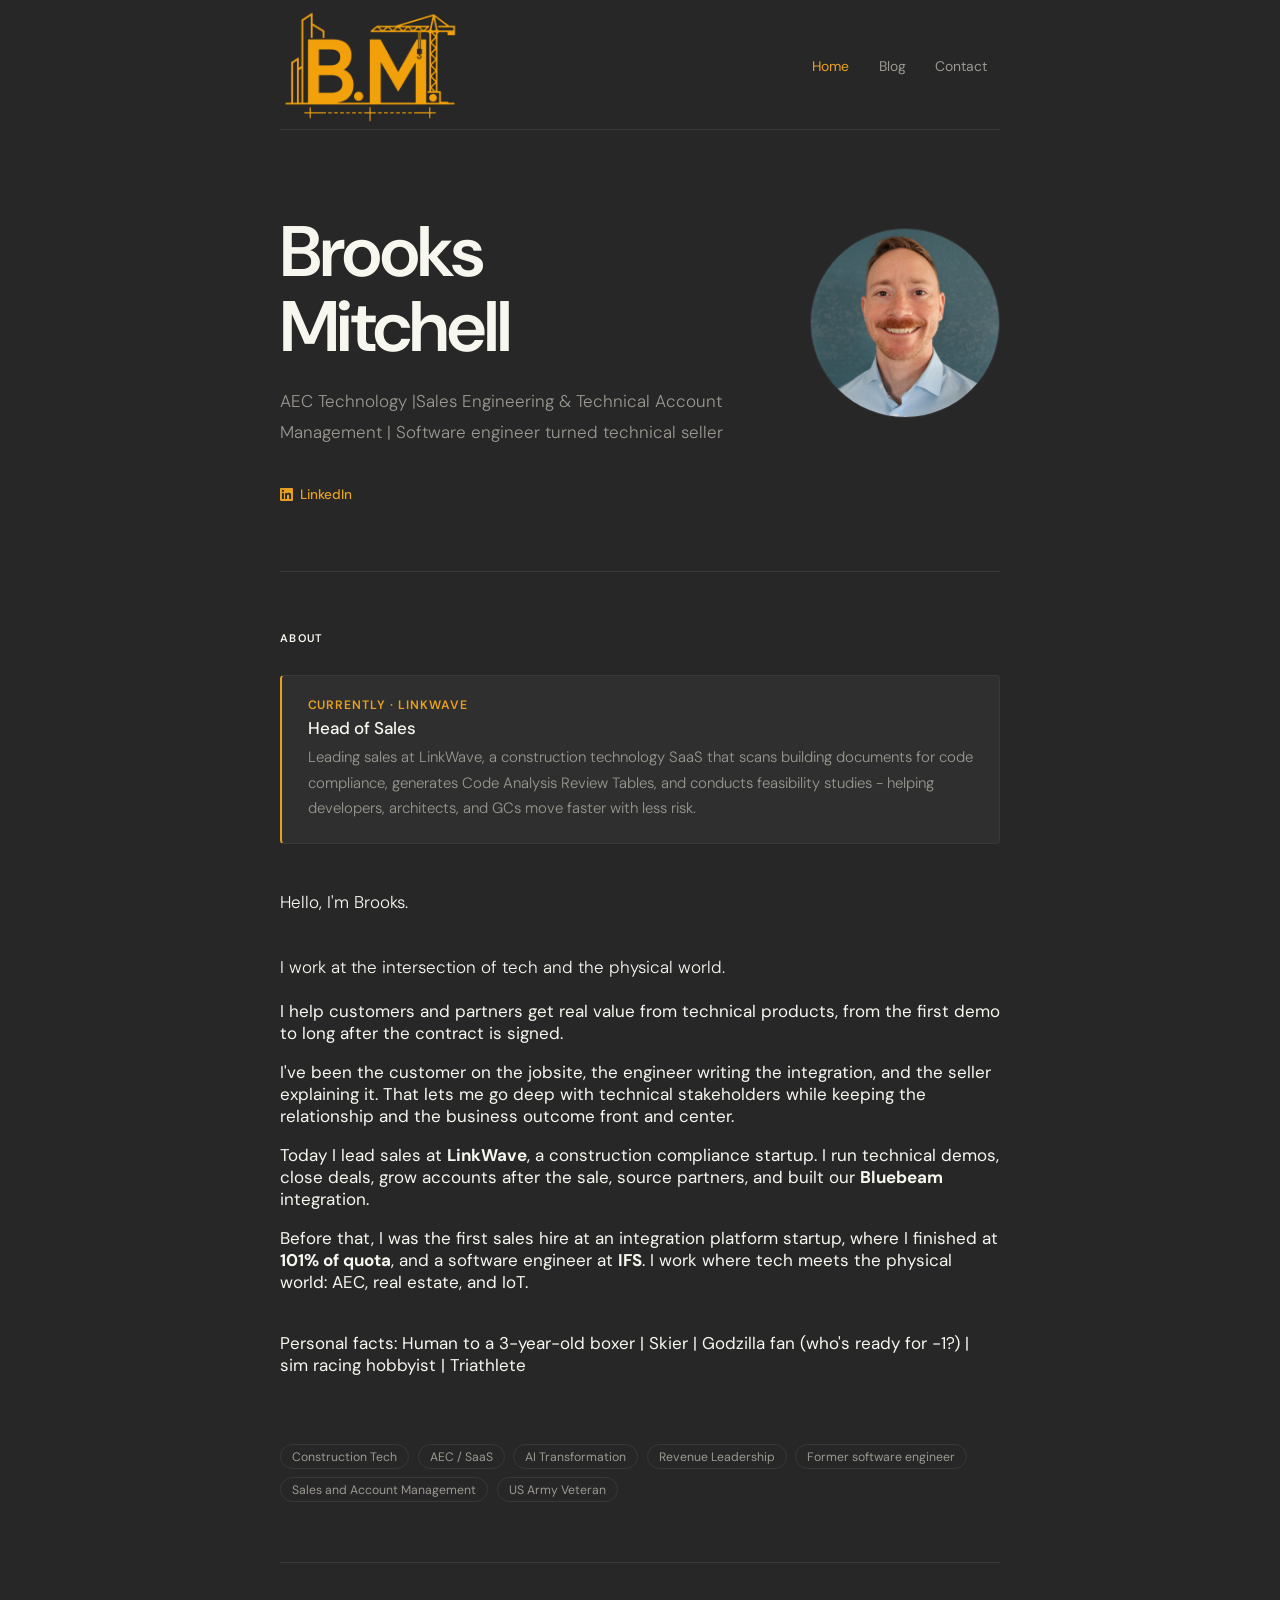
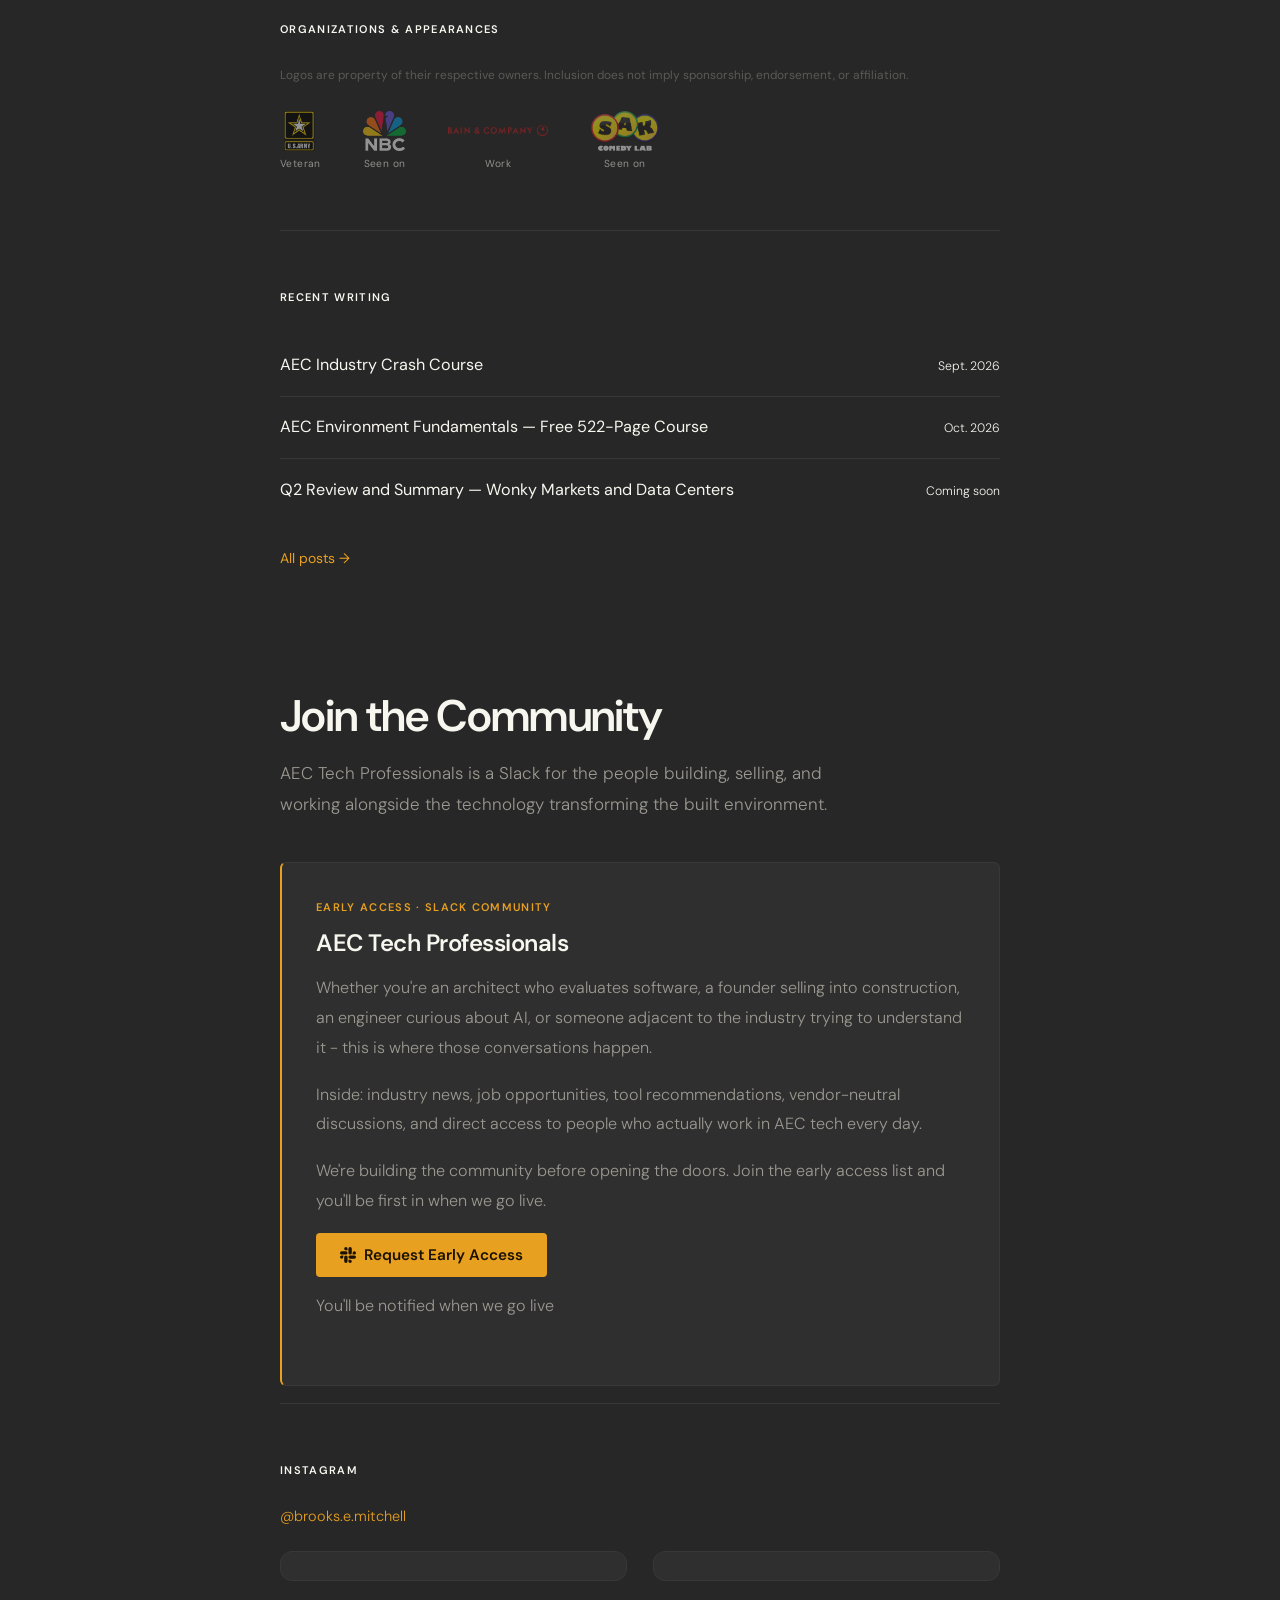
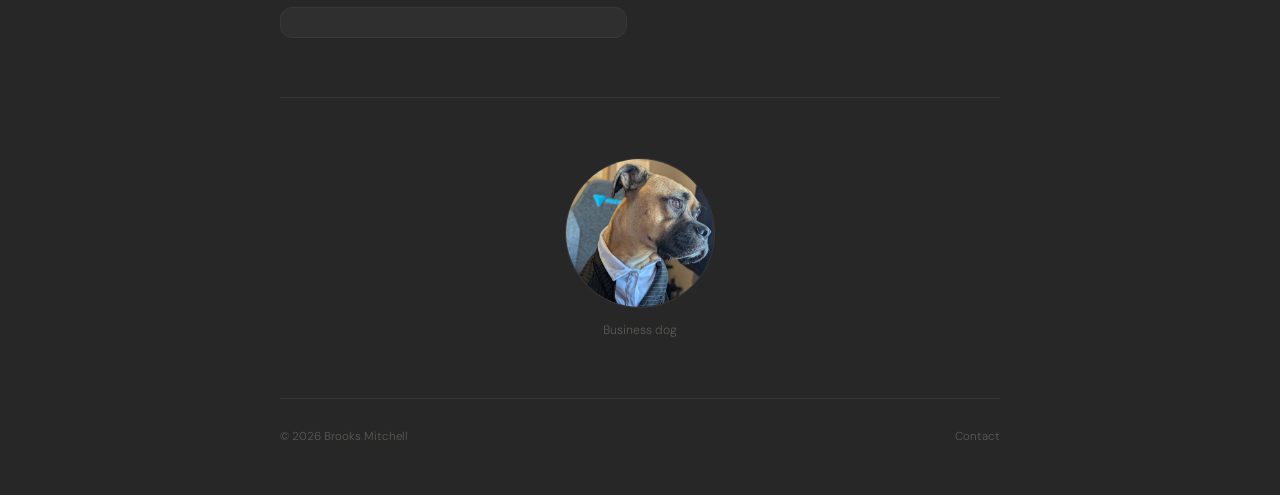
==== commit 8e4adcf3: "Add AEC PDF" ====
--- a/index.html
+++ b/index.html
@@ -130,9 +130,9 @@
         <span class="post-title">AEC Industry Crash Course</span>
         <span class="post-meta">Sept. 2026</span>
       </a>
-      <a href="blog/aec-mini-mba.html" class="post-item">
-        <span class="post-title">AEC Mini-MBA — AI Specialization</span>
-        <span class="post-meta">Coming soon</span>
+      <a href="blog/aec-environment-fundamentals.html" class="post-item">
+        <span class="post-title">AEC Environment Fundamentals — Free 522-Page Course</span>
+        <span class="post-meta">Oct. 2026</span>
       </a>
       <a href="blog/q2-review.html" class="post-item">
         <span class="post-title">Q2 Review and Summary — Wonky Markets and Data Centers</span>
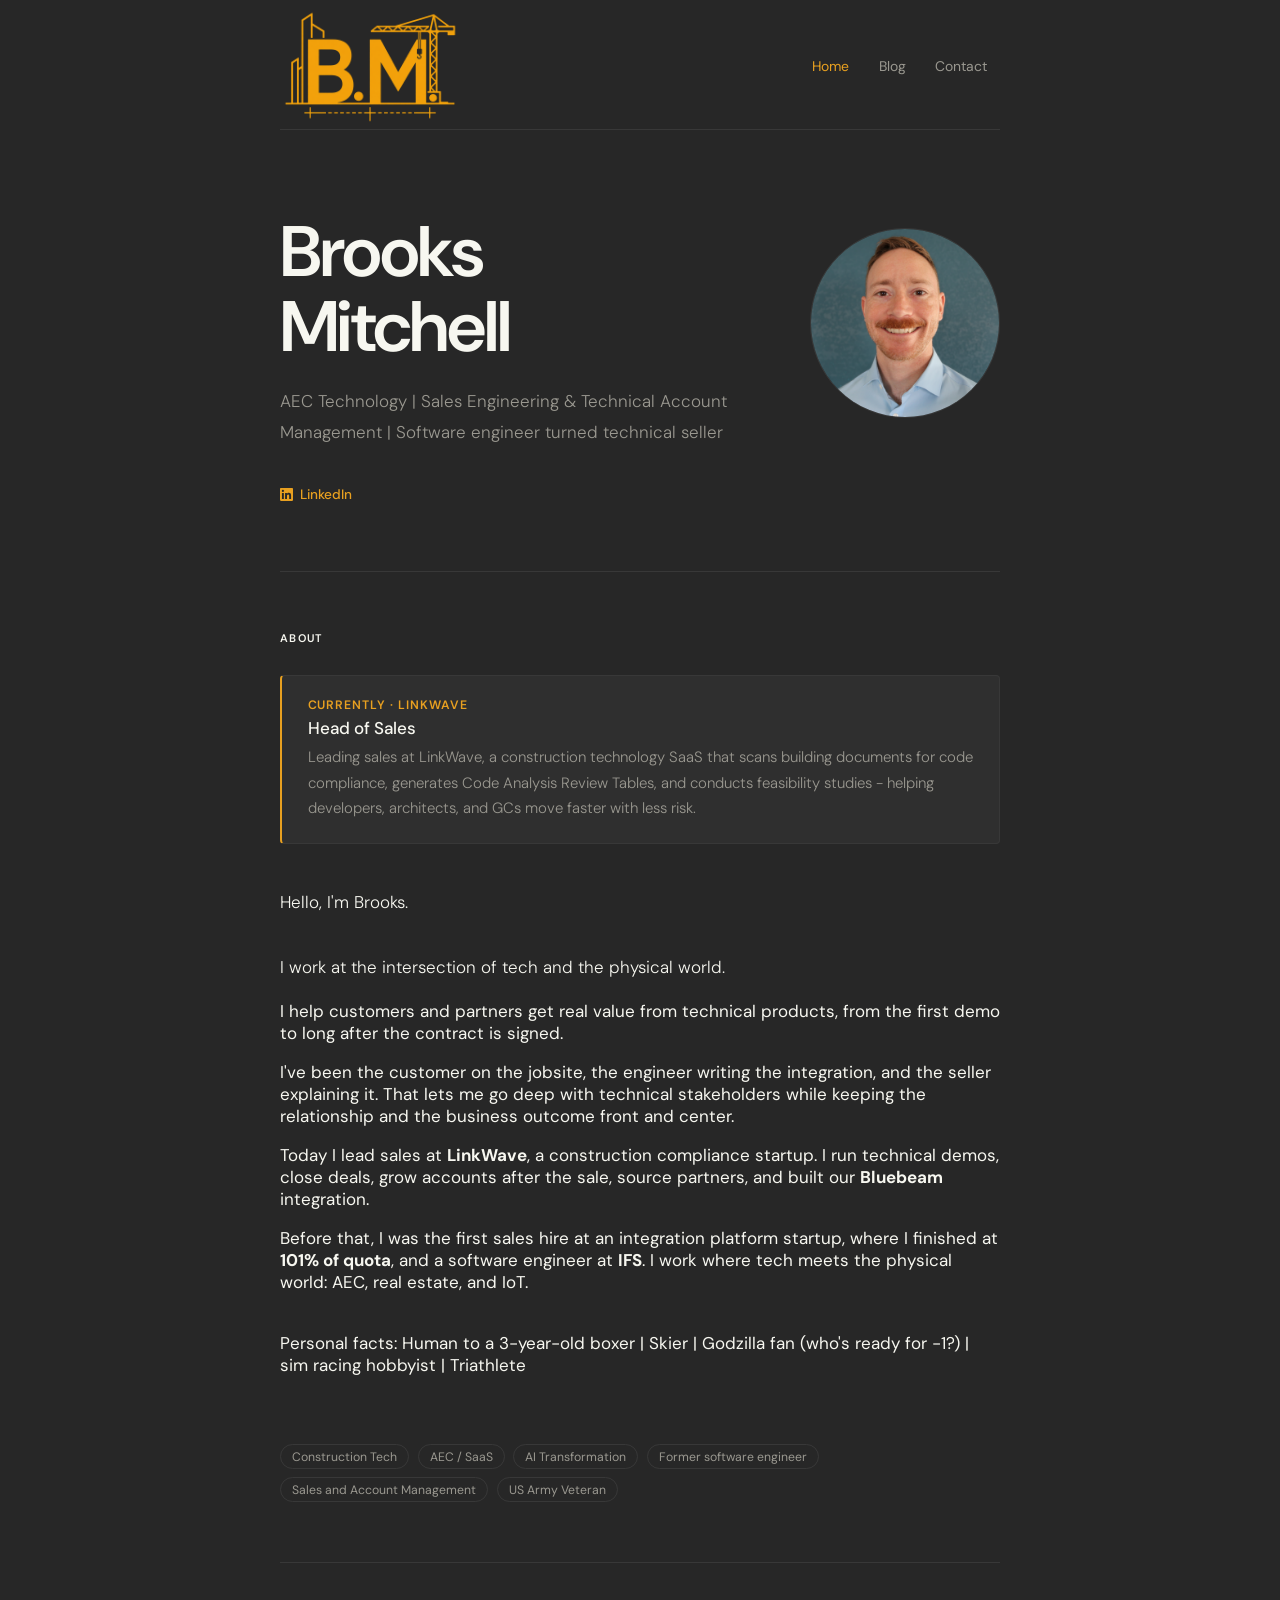
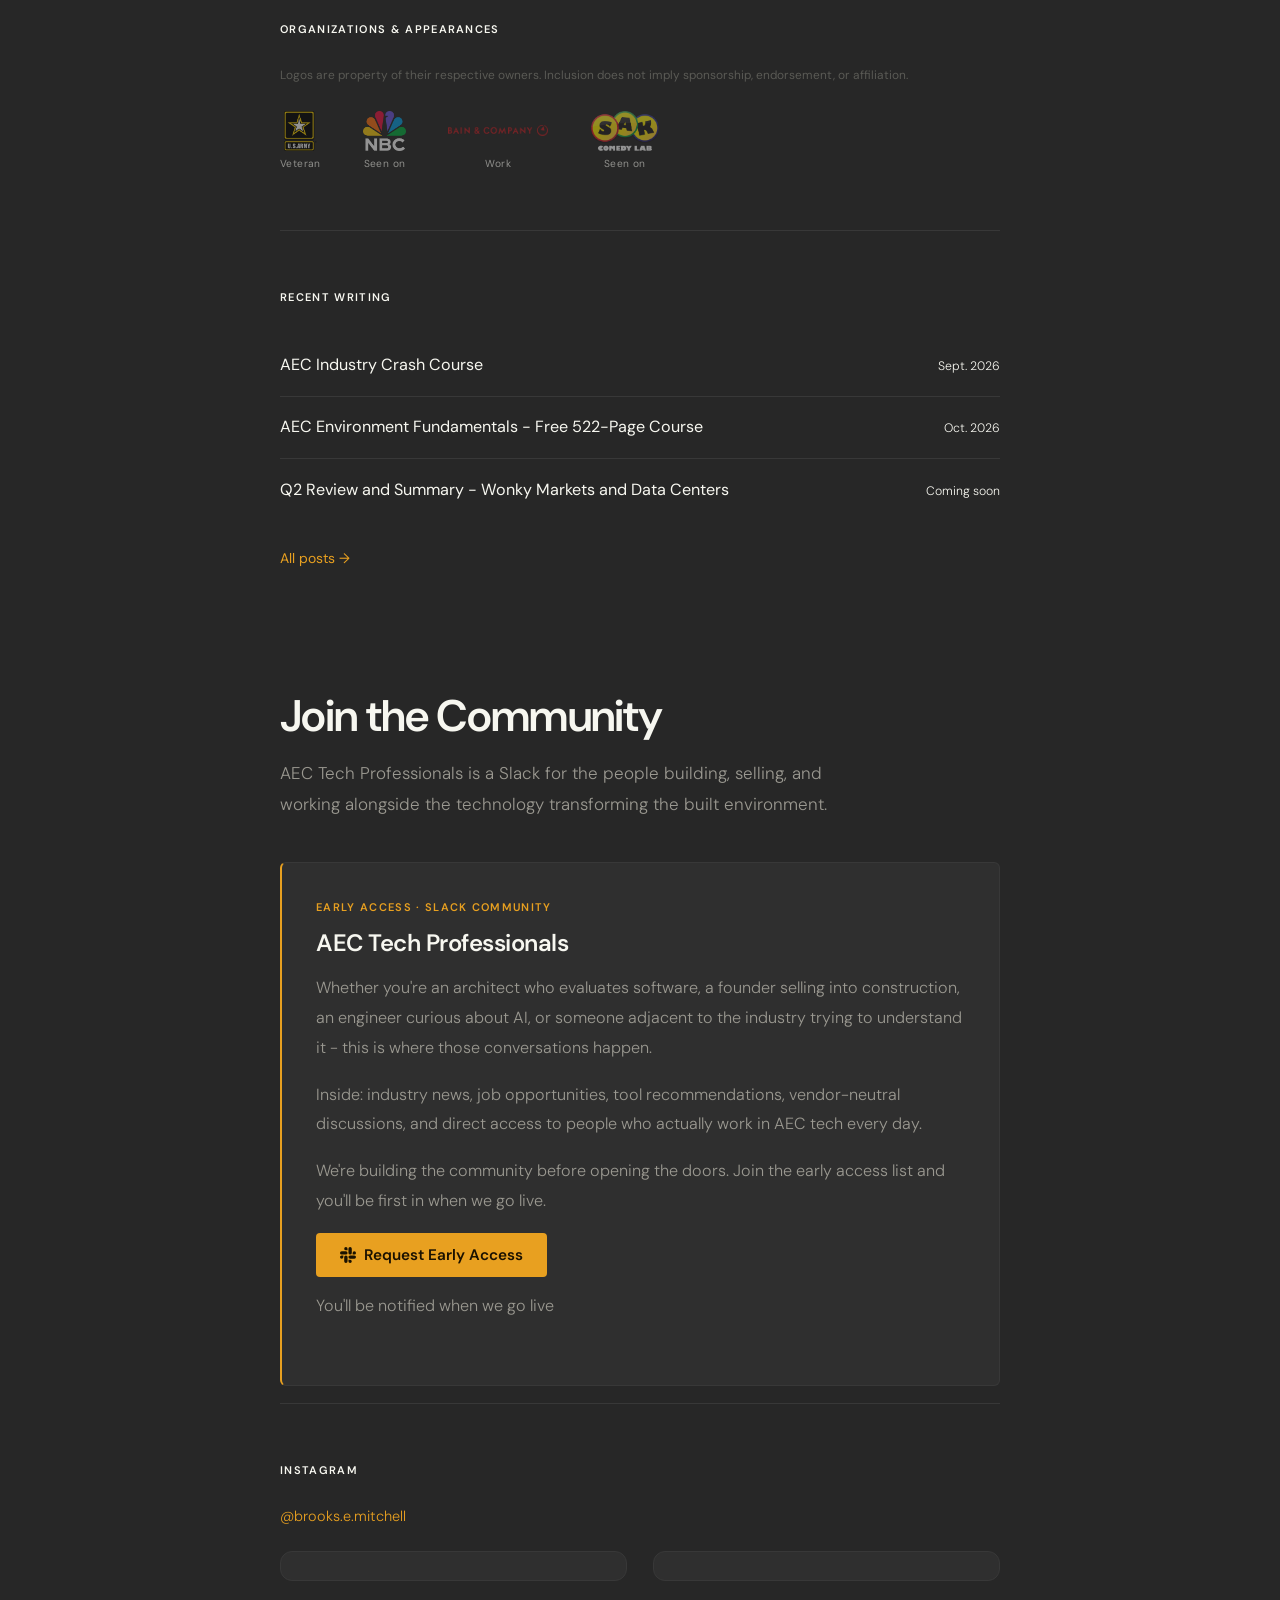
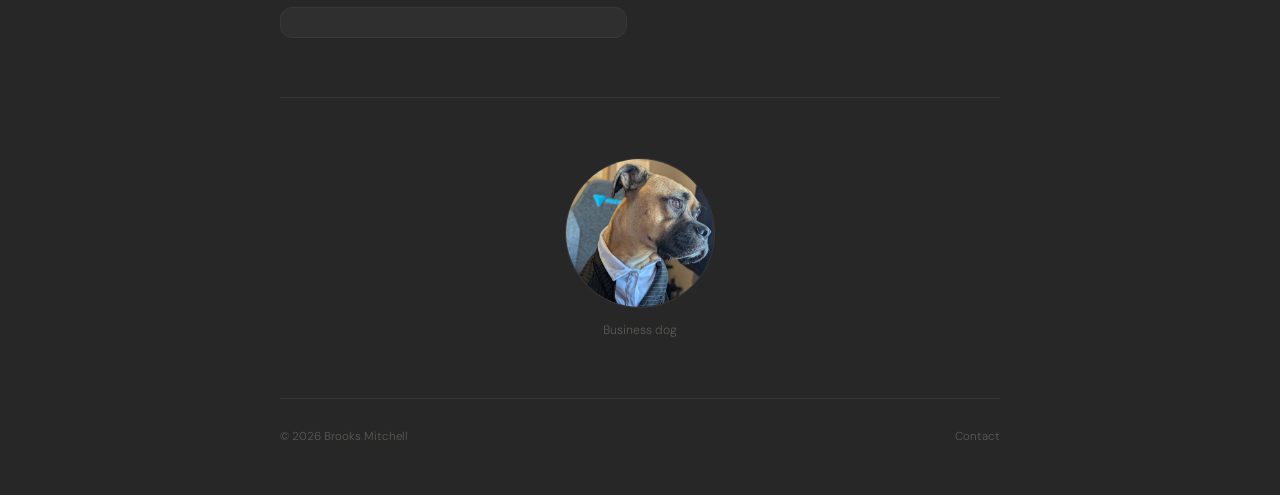
==== commit 29213273: "Add metadata, fix formatting" ====
--- a/index.html
+++ b/index.html
@@ -4,6 +4,13 @@
   <meta charset="UTF-8" />
   <meta name="viewport" content="width=device-width, initial-scale=1.0" />
   <title>Brooks Mitchell</title>
+  <meta name="description" content="Brooks Mitchell. Technical sales in AEC and construction tech. Former software engineer, US Army veteran." />
+  <meta property="og:title" content="Brooks Mitchell" />
+  <meta property="og:description" content="Technical sales in AEC and construction tech. Former software engineer, US Army veteran." />
+  <meta property="og:image" content="https://brooksmitchell.com/images/pfp-small.png" />
+  <meta property="og:url" content="https://brooksmitchell.com/" />
+  <meta property="og:type" content="website" />
+  <link rel="icon" type="image/png" href="/images/logo%20transparent.png" />
   <link rel="preconnect" href="https://fonts.googleapis.com" />
   <link rel="preconnect" href="https://fonts.gstatic.com" crossorigin />
   <link href="https://fonts.googleapis.com/css2?family=DM+Sans:ital,opsz,wght@0,9..40,300;0,9..40,400;0,9..40,500;0,9..40,600;1,9..40,300;1,9..40,400&display=swap" rel="stylesheet" />
@@ -31,7 +38,7 @@
     <div class="hero-text">
       <h1 style="font-size:clamp(2.6rem,7vw,4.2rem); font-weight:600; line-height:1.05; letter-spacing:-0.03em; color:var(--text); margin-bottom:1.25rem;">Brooks<br>Mitchell</h1>
       <p style="font-size:1rem; font-weight:300; line-height:1.8; color:var(--text-mid); max-width:46ch; margin-bottom:2.25rem;">
-        AEC Technology |Sales Engineering & Technical Account Management | Software engineer turned technical seller<br>
+        AEC Technology | Sales Engineering & Technical Account Management | Software engineer turned technical seller<br>
       </p>
       <div class="social-row">
         <a href="https://linkedin.com/in/brooks-mitchell/" target="_blank" class="social-link primary">
@@ -82,7 +89,6 @@
         <span class="tag">Construction Tech</span>
         <span class="tag">AEC / SaaS</span>
         <span class="tag">AI Transformation</span>
-        <span class="tag">Revenue Leadership</span>
         <span class="tag">Former software engineer</span>
         <span class="tag">Sales and Account Management</span>
         <span class="tag">US Army Veteran</span>
@@ -109,7 +115,7 @@
       </div>
       <div class="logo-item">
         <div class="logo-box">
-          <img src="/images/BaC.svg.webp" alt="Build a Career" />
+          <img src="/images/BaC.svg.webp" alt="Bain" />
         </div>
         <span class="logo-caption">Work</span>
       </div>
@@ -131,11 +137,11 @@
         <span class="post-meta">Sept. 2026</span>
       </a>
       <a href="blog/aec-environment-fundamentals.html" class="post-item">
-        <span class="post-title">AEC Environment Fundamentals — Free 522-Page Course</span>
+        <span class="post-title">AEC Environment Fundamentals - Free 522-Page Course</span>
         <span class="post-meta">Oct. 2026</span>
       </a>
       <a href="blog/q2-review.html" class="post-item">
-        <span class="post-title">Q2 Review and Summary — Wonky Markets and Data Centers</span>
+        <span class="post-title">Q2 Review and Summary - Wonky Markets and Data Centers</span>
         <span class="post-meta">Coming soon</span>
       </a>
     </div>
@@ -216,7 +222,6 @@
   </footer>
 
   <script src="src/nav.js"></script>
-  <script src="src/email.js"></script>
   <script async src="//www.instagram.com/embed.js"></script>
 </body>
 </html>
--- a/src/style.css
+++ b/src/style.css
@@ -16,7 +16,7 @@
   --sans: 'DM Sans', system-ui, sans-serif;
   --max: 720px;
   --side: clamp(1.5rem, 6vw, 3.5rem);
-  --nav-h: 64px;
+  --nav-h: 130px;
 }
 
 html { background: var(--bg); color: var(--text); font-family: var(--sans); font-size: 17px; -webkit-font-smoothing: antialiased; scroll-behavior: smooth; }
@@ -44,11 +44,14 @@
 .nav-links a:hover { color: var(--text); background: var(--bg-raised); }
 .nav-links a.active { color: var(--accent); }
 
-/* Hamburger — mobile only */
+/* Hamburger - mobile only */
 .nav-toggle { display: none; background: none; border: none; cursor: pointer; padding: 0.4rem; color: var(--text-mid); }
 .nav-toggle svg { width: 22px; height: 22px; stroke: currentColor; fill: none; stroke-width: 2; }
 
 @media (max-width: 520px) {
+  :root { --nav-h: 80px; }
+  .site-nav { height: 80px; }
+  .nav-logo img { height: 64px; }
   .nav-toggle { display: flex; }
   .nav-links {
     display: none; flex-direction: column; gap: 0;
@@ -135,37 +138,6 @@
 .post-item:hover .post-title { color: var(--accent); }
 .post-title { font-size: 0.95rem; font-weight: 400; line-height: 1.5; color: var(--text); transition: color 0.15s; }
 .post-meta { font-size: 0.72rem; font-weight: 300; color: var(--text); white-space: nowrap; }
-
-/* ── EMAIL CAPTURE ── */
-.email-capture {
-  background: var(--bg-raised);
-  border: 1px solid var(--border);
-  border-radius: 6px;
-  padding: 1.75rem 2rem;
-  margin-top: 0.25rem;
-}
-.email-capture h3 { font-size: 1rem; font-weight: 500; color: var(--text); margin-bottom: 0.4rem; }
-.email-capture p { font-size: 0.88rem; font-weight: 300; color: var(--text-mid); margin-bottom: 1.25rem; line-height: 1.6; }
-.email-form { display: flex; gap: 0.6rem; flex-wrap: wrap; }
-.email-form input[type="email"] {
-  flex: 1; min-width: 200px;
-  background: var(--bg-subtle); border: 1px solid var(--border);
-  border-radius: 4px; padding: 0.55rem 0.9rem;
-  font-family: var(--sans); font-size: 0.88rem; color: var(--text);
-  outline: none; transition: border-color 0.15s;
-}
-.email-form input[type="email"]::placeholder { color: var(--text); }
-.email-form input[type="email"]:focus { border-color: var(--accent); }
-.email-form button {
-  background: var(--accent); color: #1a1100;
-  border: none; border-radius: 4px;
-  padding: 0.55rem 1.2rem;
-  font-family: var(--sans); font-size: 0.85rem; font-weight: 600;
-  cursor: pointer; transition: background 0.15s; white-space: nowrap;
-}
-.email-form button:hover { background: var(--accent-hi); }
-.email-form .form-msg { font-size: 0.8rem; color: var(--text-mid); margin-top: 0.5rem; width: 100%; display: none; }
-.email-form .form-msg.visible { display: block; }
 
 /* ── BOTTOM PHOTO ── */
 .photo-section {
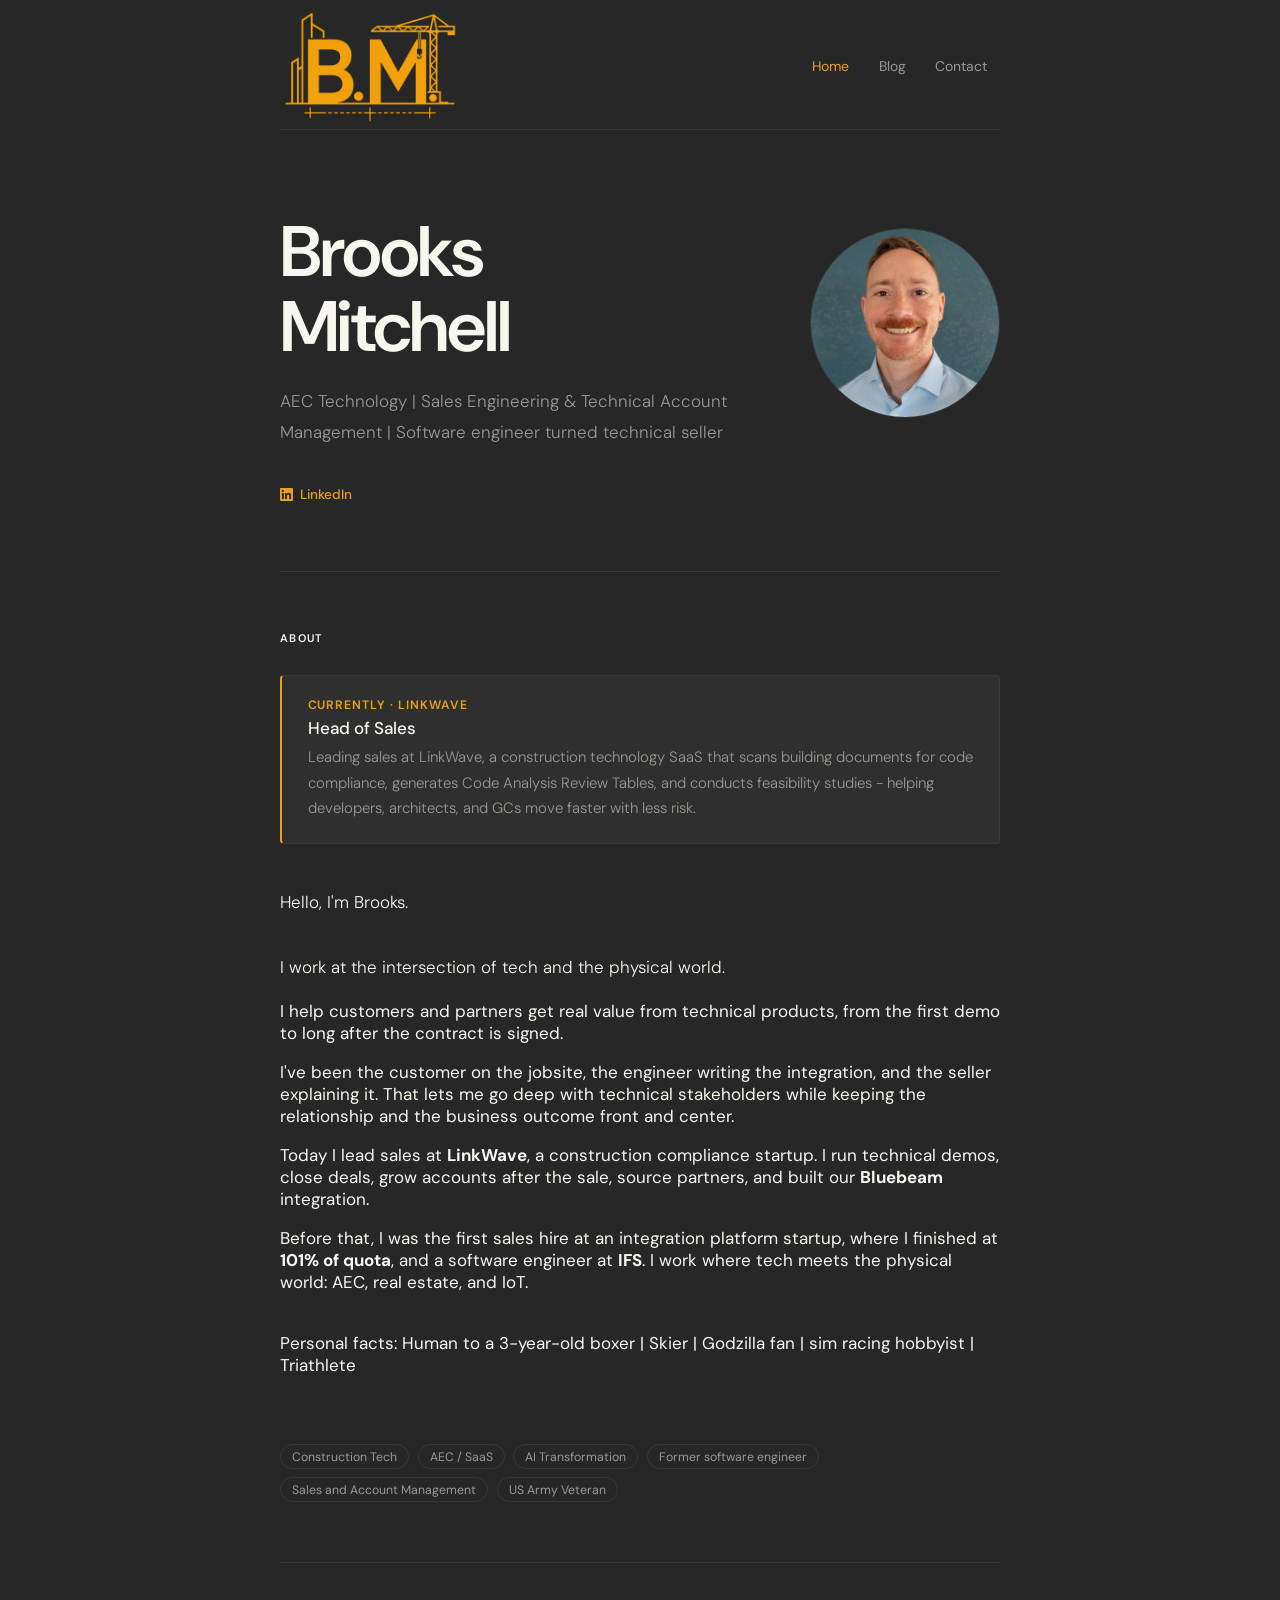
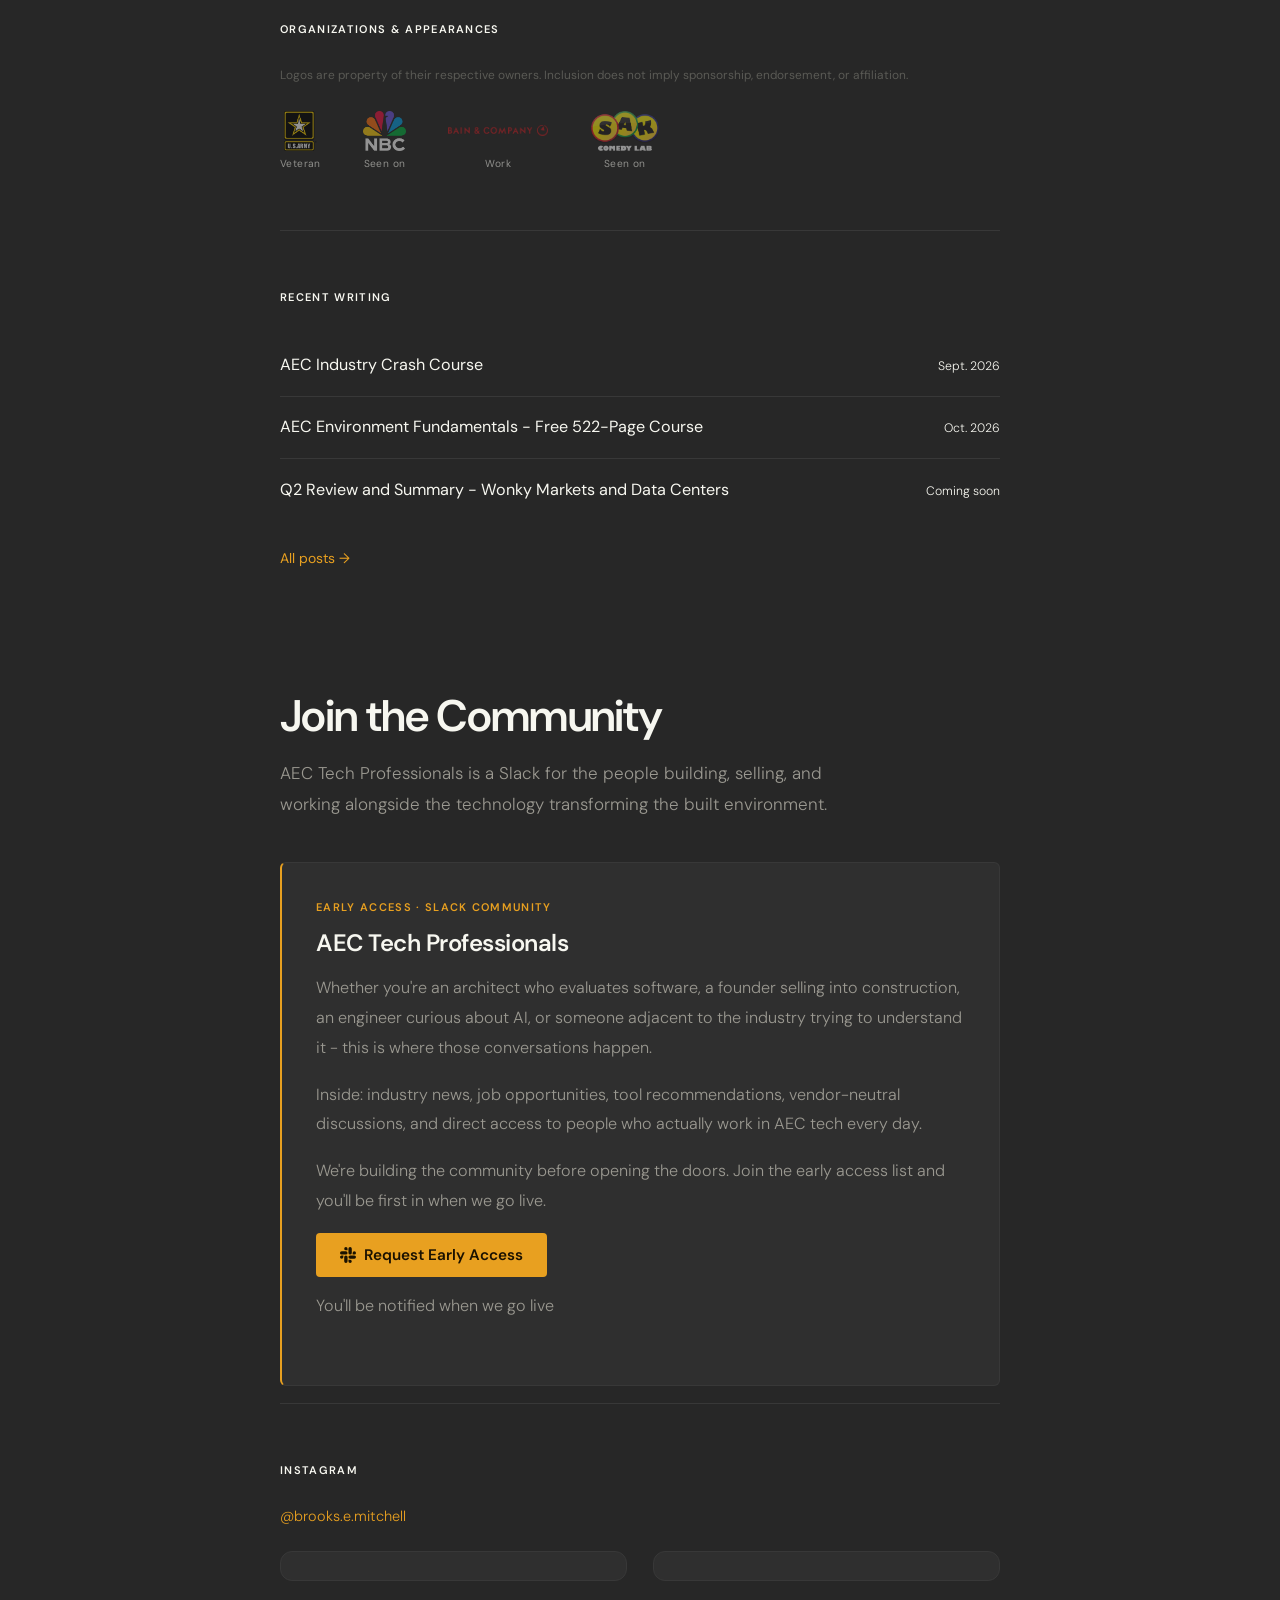
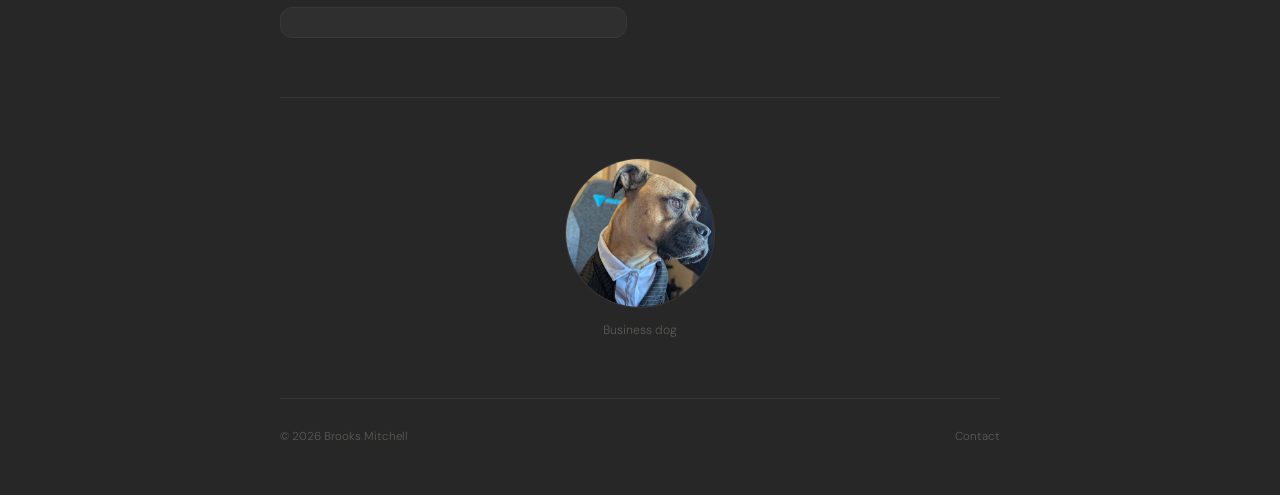
==== commit a1d38c83: "Fix HTML encoding issues in index.html" ====
--- a/index.html
+++ b/index.html
@@ -82,7 +82,7 @@
         <p>Today I lead sales at <strong>LinkWave</strong>, a construction compliance startup. I run technical demos, close deals, grow accounts after the sale, source partners, and built our <strong>Bluebeam</strong> integration.</p>
         <p>Before that, I was the first sales hire at an integration platform startup, where I finished at <strong>101% of quota</strong>, and a software engineer at <strong>IFS</strong>. I work where tech meets the physical world: AEC, real estate, and IoT.</p>
         <br>
-        Personal facts: Human to a 3-year-old boxer | Skier | Godzilla fan (who's ready for -1?) | sim racing hobbyist | Triathlete
+        Personal facts: Human to a 3-year-old boxer | Skier | Godzilla fan | sim racing hobbyist | Triathlete
       </p>
 
       <div class="tags">
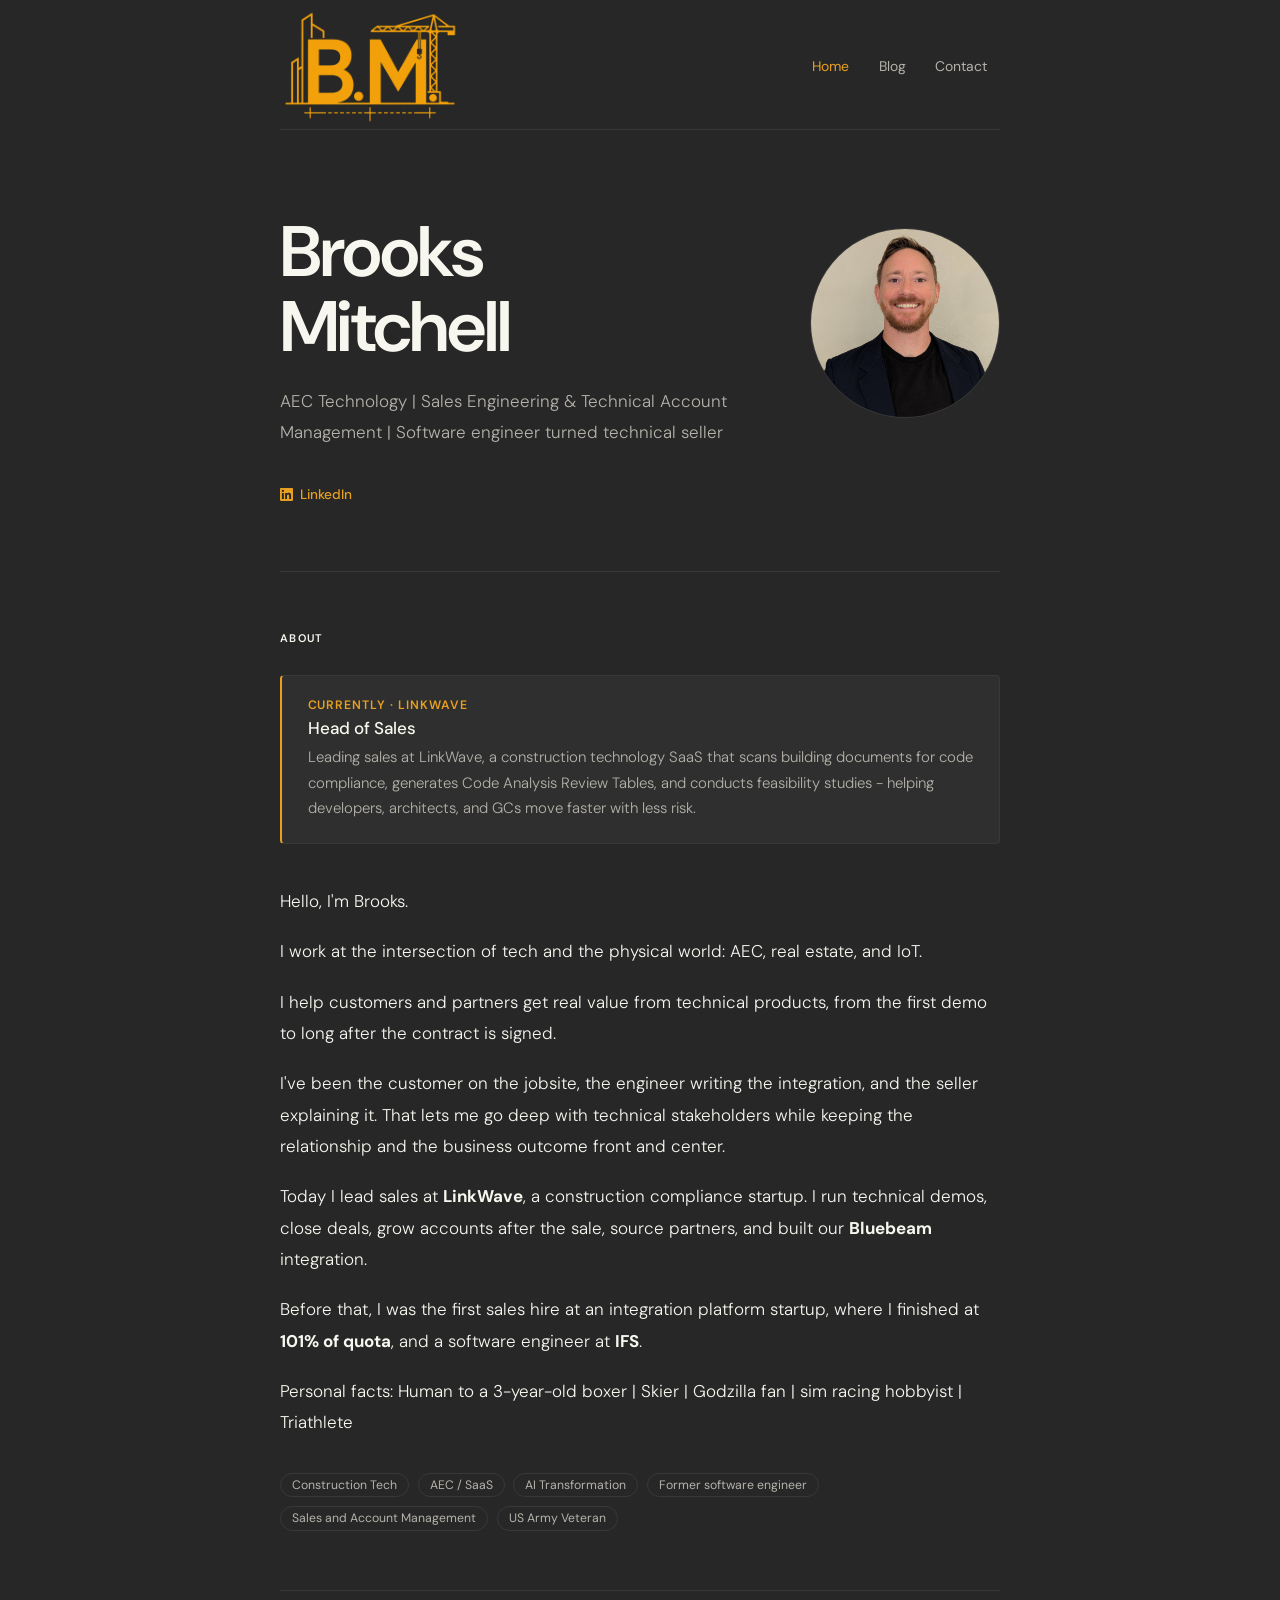
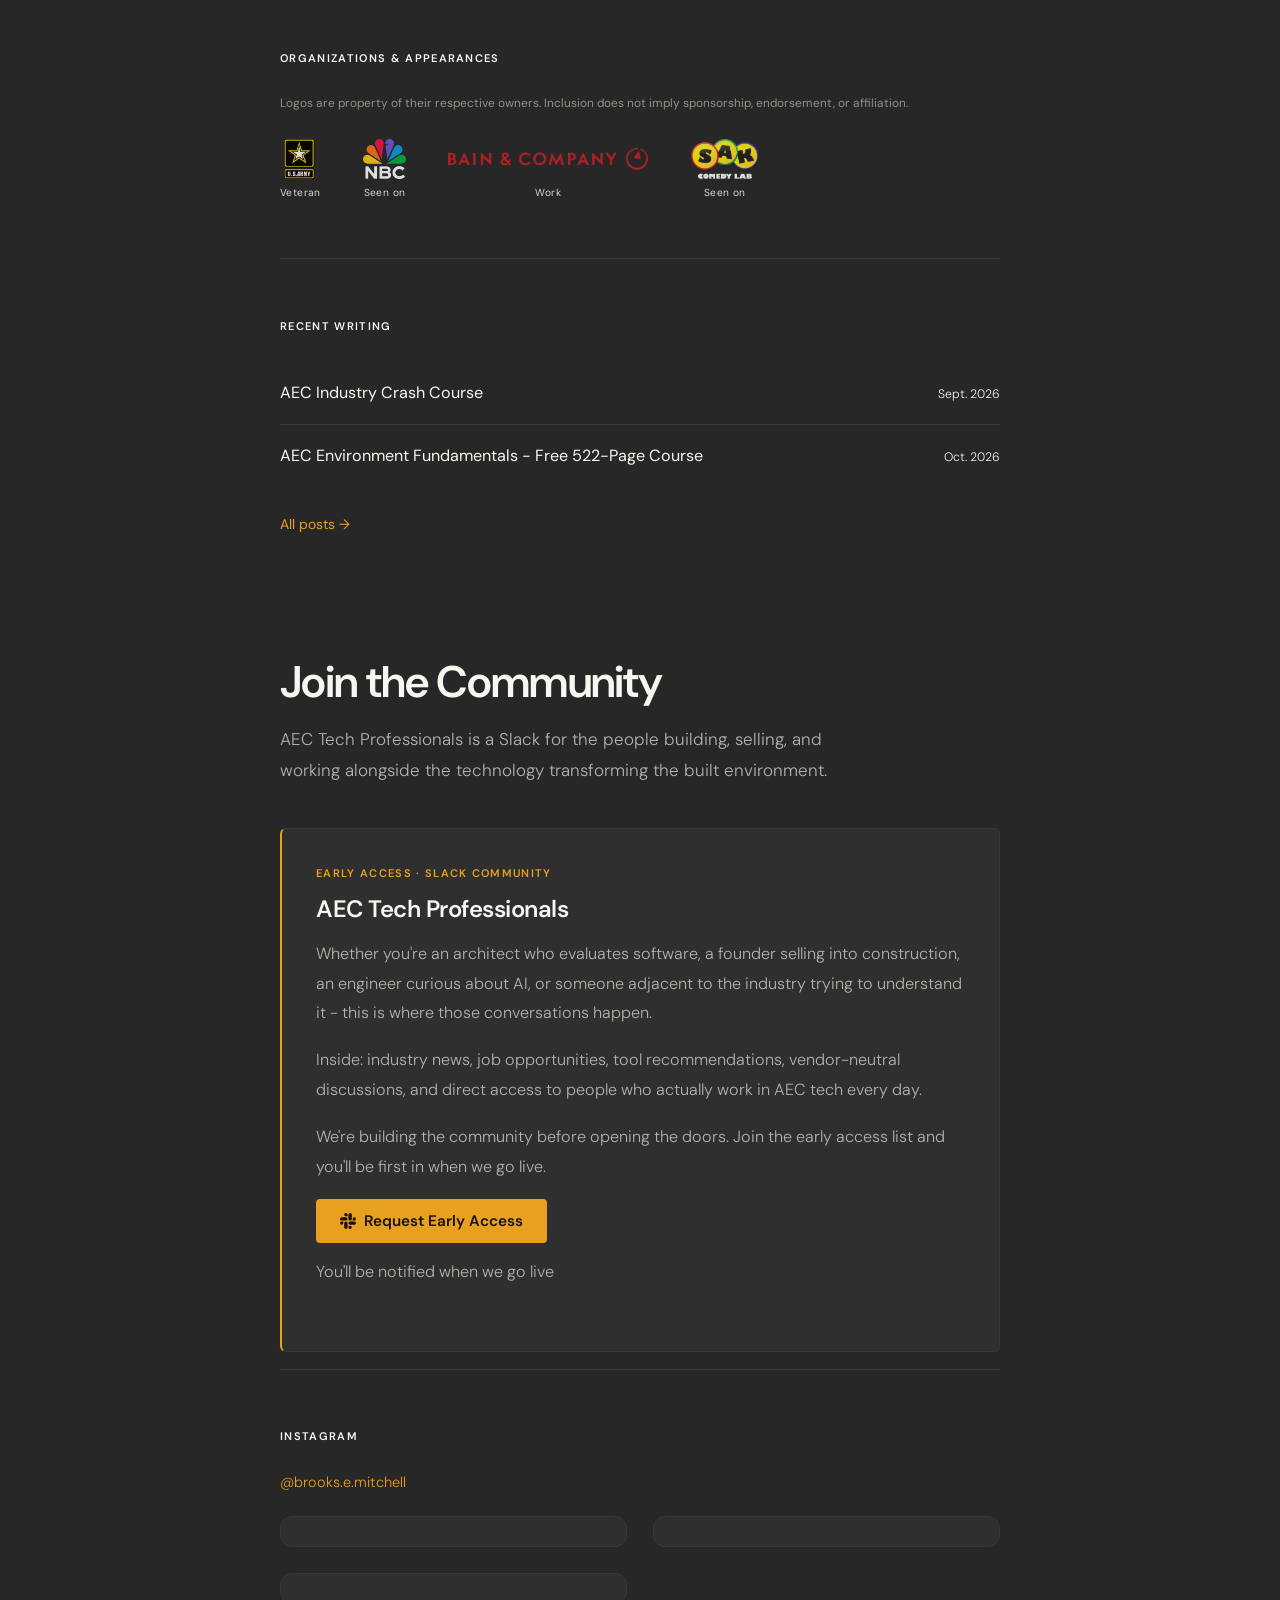
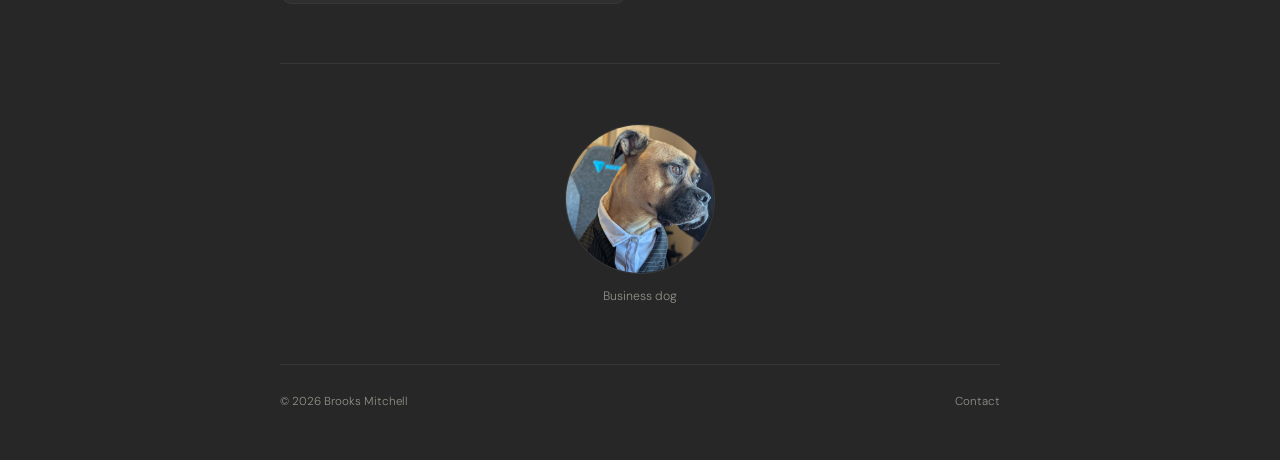
==== commit 756e42ec: "Udpate formatting and add share images for blog posts" ====
--- a/index.html
+++ b/index.html
@@ -4,10 +4,12 @@
   <meta charset="UTF-8" />
   <meta name="viewport" content="width=device-width, initial-scale=1.0" />
   <title>Brooks Mitchell</title>
-  <meta name="description" content="Brooks Mitchell. Technical sales in AEC and construction tech. Former software engineer, US Army veteran." />
+  <meta name="description" content="Brooks Mitchell, Head of Sales at LinkWave. Technical sales in AEC and construction tech, former software engineer, and US Army veteran." />
   <meta property="og:title" content="Brooks Mitchell" />
-  <meta property="og:description" content="Technical sales in AEC and construction tech. Former software engineer, US Army veteran." />
-  <meta property="og:image" content="https://brooksmitchell.com/images/pfp-small.png" />
+  <meta property="og:description" content="Brooks Mitchell, Head of Sales at LinkWave. Technical sales in AEC and construction tech, former software engineer, and US Army veteran." />
+  <meta property="og:image" content="https://brooksmitchell.com/images/share-card.png" />
+  <meta property="og:image:width" content="1200" />
+  <meta property="og:image:height" content="627" />
   <meta property="og:url" content="https://brooksmitchell.com/" />
   <meta property="og:type" content="website" />
   <link rel="icon" type="image/png" href="/images/logo%20transparent.png" />
@@ -34,11 +36,11 @@
   </nav>
 
   <!-- ── HERO ── -->
-  <div class="hero" style="padding:5rem 0 4rem; display:grid; grid-template-columns:1fr 190px; gap:3rem; align-items:start;">
+  <div class="hero">
     <div class="hero-text">
-      <h1 style="font-size:clamp(2.6rem,7vw,4.2rem); font-weight:600; line-height:1.05; letter-spacing:-0.03em; color:var(--text); margin-bottom:1.25rem;">Brooks<br>Mitchell</h1>
-      <p style="font-size:1rem; font-weight:300; line-height:1.8; color:var(--text-mid); max-width:46ch; margin-bottom:2.25rem;">
-        AEC Technology | Sales Engineering & Technical Account Management | Software engineer turned technical seller<br>
+      <h1>Brooks<br>Mitchell</h1>
+      <p class="hero-sub">
+        AEC Technology | Sales Engineering & Technical Account Management | Software engineer turned technical seller
       </p>
       <div class="social-row">
         <a href="https://linkedin.com/in/brooks-mitchell/" target="_blank" class="social-link primary">
@@ -54,8 +56,8 @@
     </div><!-- ← hero-text closes HERE -->
 
     <!-- Photo is now a sibling of hero-text, not inside it -->
-    <div style="width:190px; height:190px; border-radius:50%; overflow:hidden; border:1px solid var(--border); background:var(--bg-subtle); display:flex; align-items:center; justify-content:center; margin-top:0.75rem; flex-shrink:0;">
-      <img src="/images/pfp-small.png" alt="Brooks Mitchell" style="width:100%; height:100%; object-fit:cover; display:block;">
+    <div class="hero-photo">
+      <img src="/images/pfp-small.png" alt="Brooks Mitchell">
     </div>
   
   </div><!-- ← hero closes HERE -->
@@ -71,19 +73,14 @@
         <p class="role-card-desc">Leading sales at LinkWave, a construction technology SaaS that scans building documents for code compliance, generates Code Analysis Review Tables, and conducts feasibility studies - helping developers, architects, and GCs move faster with less risk.</p>
       </div>
     </div>
-    <div style="display:flex; flex-direction:column; gap:1rem;">
-      <p style="font-size:1rem; font-weight:300; line-height:1.9; color:var(--text);">
-        Hello, I'm Brooks. <br>
-        <br>
-        I work at the intersection of tech and the physical world. 
-        <br>
-        <p>I help customers and partners get real value from technical products, from the first demo to long after the contract is signed.</p>
-        <p>I've been the customer on the jobsite, the engineer writing the integration, and the seller explaining it. That lets me go deep with technical stakeholders while keeping the relationship and the business outcome front and center.</p>
-        <p>Today I lead sales at <strong>LinkWave</strong>, a construction compliance startup. I run technical demos, close deals, grow accounts after the sale, source partners, and built our <strong>Bluebeam</strong> integration.</p>
-        <p>Before that, I was the first sales hire at an integration platform startup, where I finished at <strong>101% of quota</strong>, and a software engineer at <strong>IFS</strong>. I work where tech meets the physical world: AEC, real estate, and IoT.</p>
-        <br>
-        Personal facts: Human to a 3-year-old boxer | Skier | Godzilla fan | sim racing hobbyist | Triathlete
-      </p>
+    <div class="about-text">
+      <p>Hello, I'm Brooks.</p>
+      <p>I work at the intersection of tech and the physical world: AEC, real estate, and IoT.</p>
+      <p>I help customers and partners get real value from technical products, from the first demo to long after the contract is signed.</p>
+      <p>I've been the customer on the jobsite, the engineer writing the integration, and the seller explaining it. That lets me go deep with technical stakeholders while keeping the relationship and the business outcome front and center.</p>
+      <p>Today I lead sales at <strong>LinkWave</strong>, a construction compliance startup. I run technical demos, close deals, grow accounts after the sale, source partners, and built our <strong>Bluebeam</strong> integration.</p>
+      <p>Before that, I was the first sales hire at an integration platform startup, where I finished at <strong>101% of quota</strong>, and a software engineer at <strong>IFS</strong>.</p>
+      <p>Personal facts: Human to a 3-year-old boxer | Skier | Godzilla fan | sim racing hobbyist | Triathlete</p>
 
       <div class="tags">
         <span class="tag">Construction Tech</span>
@@ -114,7 +111,7 @@
         <span class="logo-caption">Seen on</span>
       </div>
       <div class="logo-item">
-        <div class="logo-box">
+        <div class="logo-box wide">
           <img src="/images/BaC.svg.webp" alt="Bain" />
         </div>
         <span class="logo-caption">Work</span>
@@ -140,10 +137,6 @@
         <span class="post-title">AEC Environment Fundamentals - Free 522-Page Course</span>
         <span class="post-meta">Oct. 2026</span>
       </a>
-      <a href="blog/q2-review.html" class="post-item">
-        <span class="post-title">Q2 Review and Summary - Wonky Markets and Data Centers</span>
-        <span class="post-meta">Coming soon</span>
-      </a>
     </div>
     <p style="margin-top:1.5rem;"><a href="blog.html" style="font-size:0.82rem; color:var(--accent); text-decoration:none;">All posts →</a></p>
   </section>
--- a/src/style.css
+++ b/src/style.css
@@ -8,8 +8,8 @@
   --bg-raised: #2f2f2f;
   --border:    #383838;
   --text:      #F7F7F0;
-  --text-mid:  #9a9890;
-  --text-dim:  #5a5a55;
+  --text-mid:  #b4b2aa;
+  --text-dim:  #939189;
   --accent:    #e8a020;
   --accent-hi: #f0b030;
   --accent-lo: #2a1e06;
@@ -63,6 +63,32 @@
   .nav-links a { padding: 0.6rem 0; border-radius: 0; }
 }
 
+/* ── HERO ── */
+.hero {
+  padding: 5rem 0 4rem;
+  display: grid; grid-template-columns: 1fr 190px; gap: 3rem; align-items: start;
+}
+.hero h1 {
+  font-size: clamp(2.6rem, 7vw, 4.2rem); font-weight: 600; line-height: 1.05;
+  letter-spacing: -0.03em; color: var(--text); margin-bottom: 1.25rem;
+}
+.hero-sub { font-size: 1rem; font-weight: 300; line-height: 1.8; color: var(--text-mid); max-width: 46ch; margin-bottom: 2.25rem; }
+.hero-photo {
+  width: 190px; height: 190px; border-radius: 50%; overflow: hidden;
+  border: 1px solid var(--border); background: var(--bg-subtle);
+  margin-top: 0.75rem;
+}
+.hero-photo img { width: 100%; height: 100%; object-fit: cover; display: block; }
+
+@media (max-width: 600px) {
+  .hero { grid-template-columns: 1fr; gap: 0; padding: 3rem 0 3rem; }
+  .hero-photo { grid-row: 1; width: 140px; height: 140px; margin: 0 0 1.75rem; }
+}
+
+/* ── ABOUT ── */
+.about-text p { font-size: 1rem; font-weight: 300; line-height: 1.85; color: var(--text); margin-bottom: 1.1rem; }
+.about-text p:last-of-type { margin-bottom: 0; }
+
 /* ── SECTIONS ── */
 section { padding: 3.5rem 0; border-top: 1px solid var(--border); }
 .section-label {
@@ -118,11 +144,12 @@
 .logo-item {
   display: flex; flex-direction: column;
   align-items: center; gap: 0.4rem;
-  opacity: 0.5; transition: opacity 0.2s;
+  opacity: 0.85; transition: opacity 0.2s;
 }
 .logo-item:hover { opacity: 1; }
 .logo-box { height: 40px; display: flex; align-items: center; justify-content: center; }
 .logo-box img { height: 100%; width: auto; max-width: 100px; object-fit: contain; }
+.logo-box.wide img { max-width: 200px; height: 26px; }
 .logo-text { font-size: 0.85rem; font-weight: 700; letter-spacing: 0.06em; color: var(--text); }
 .logo-caption { font-size: 0.6rem; font-weight: 400; color: var(--text); letter-spacing: 0.04em; text-align: center; }
 
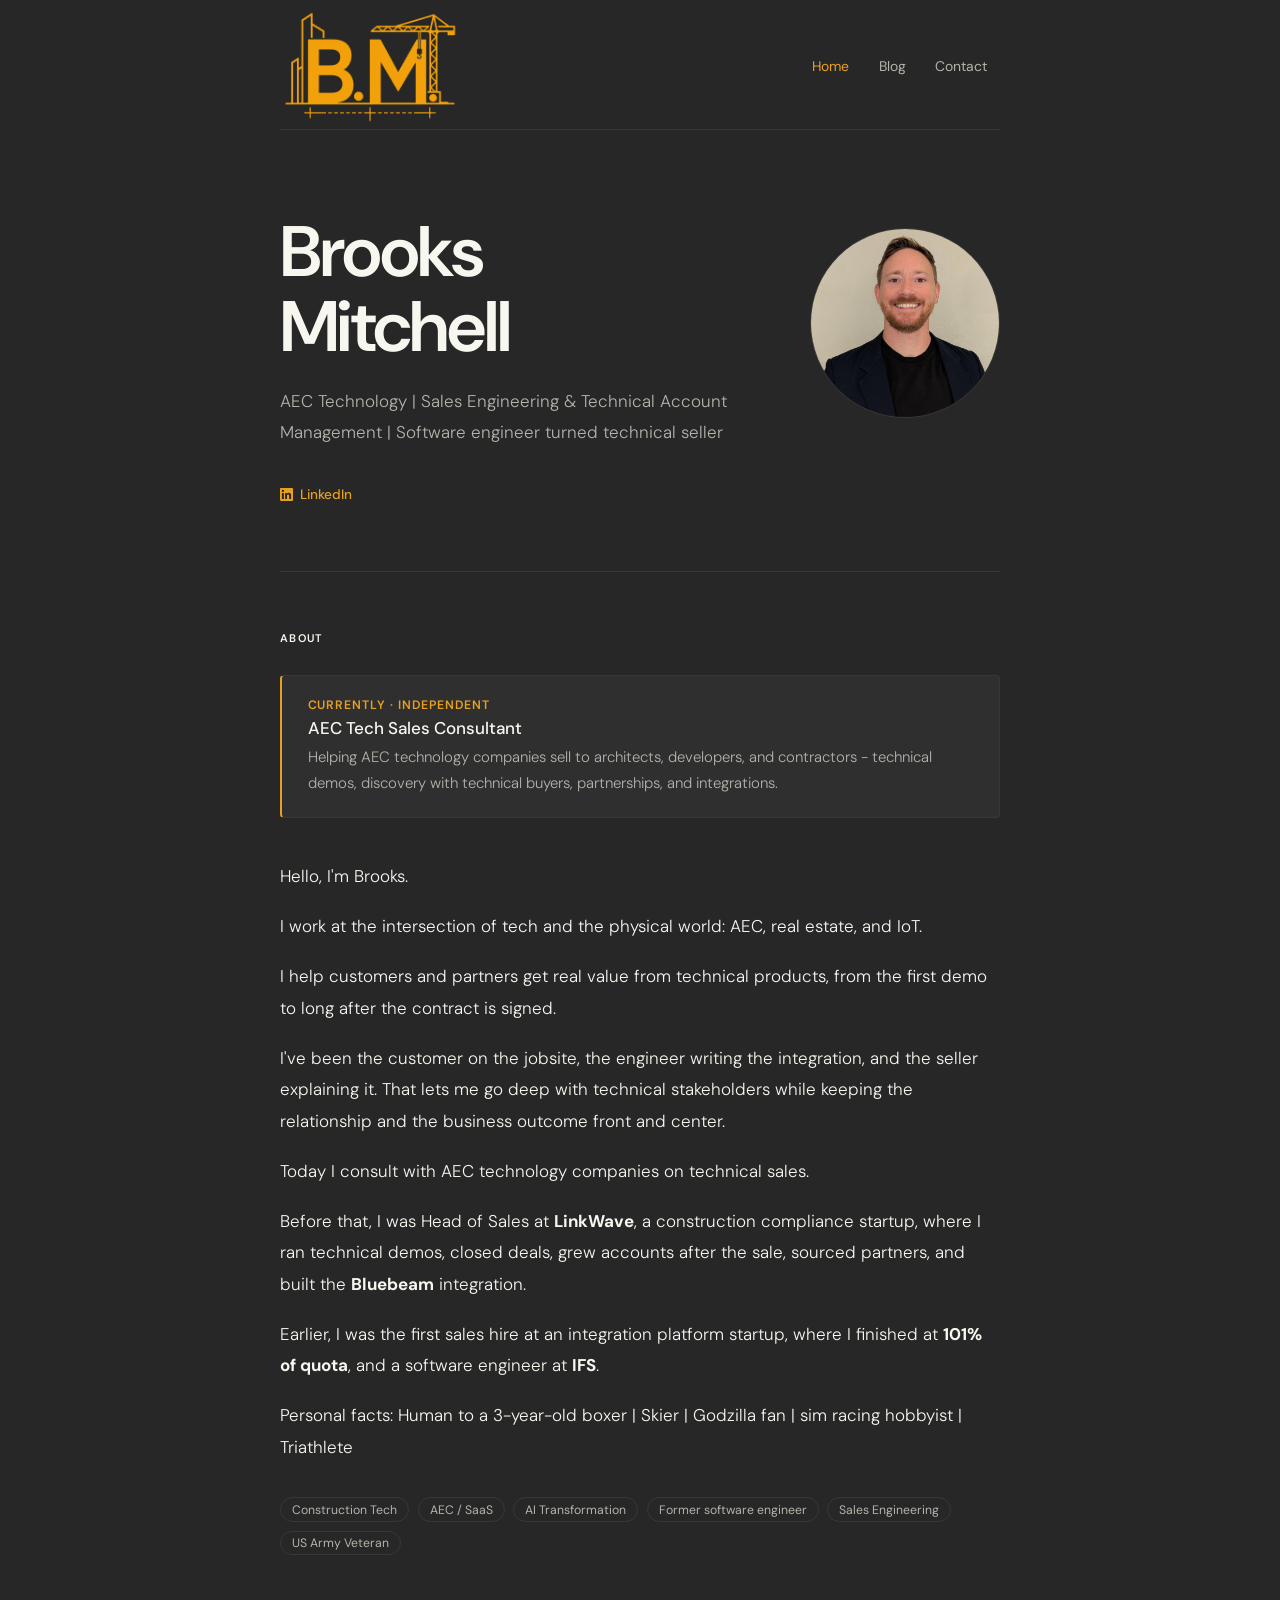
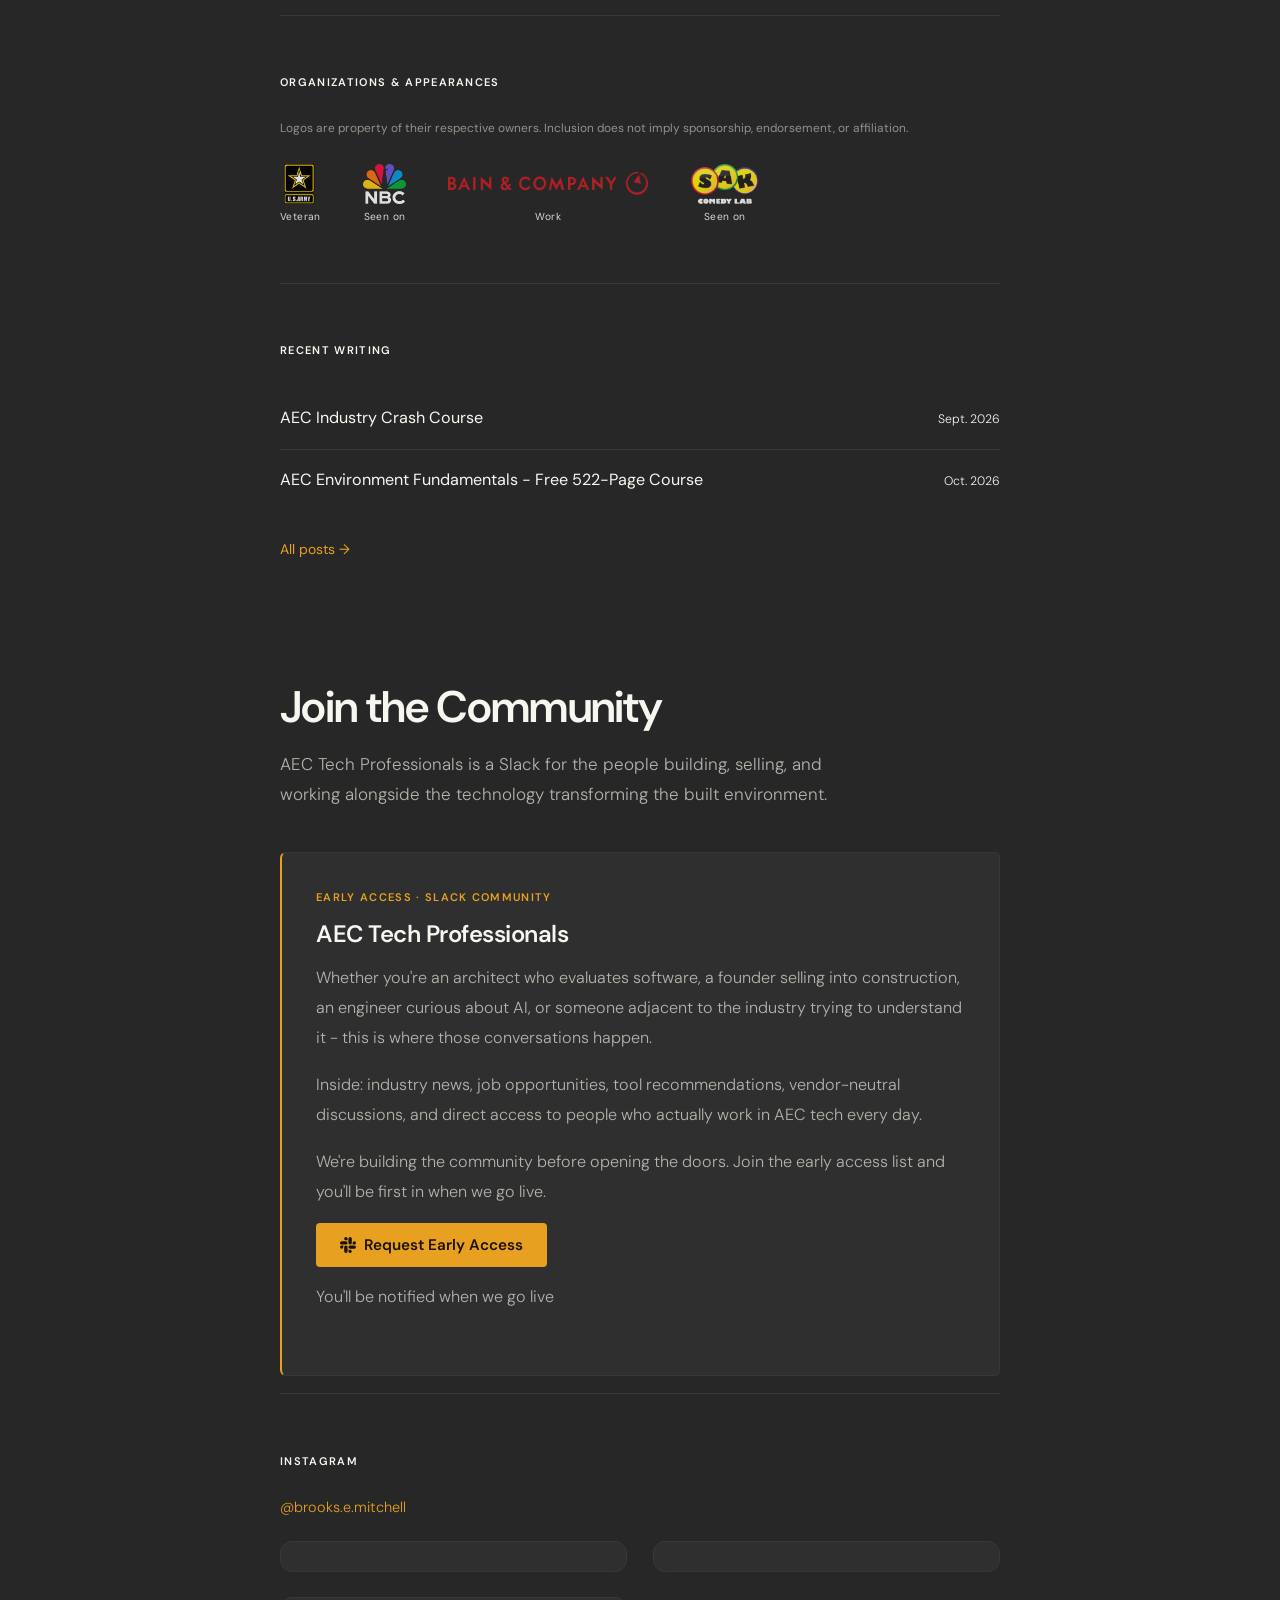
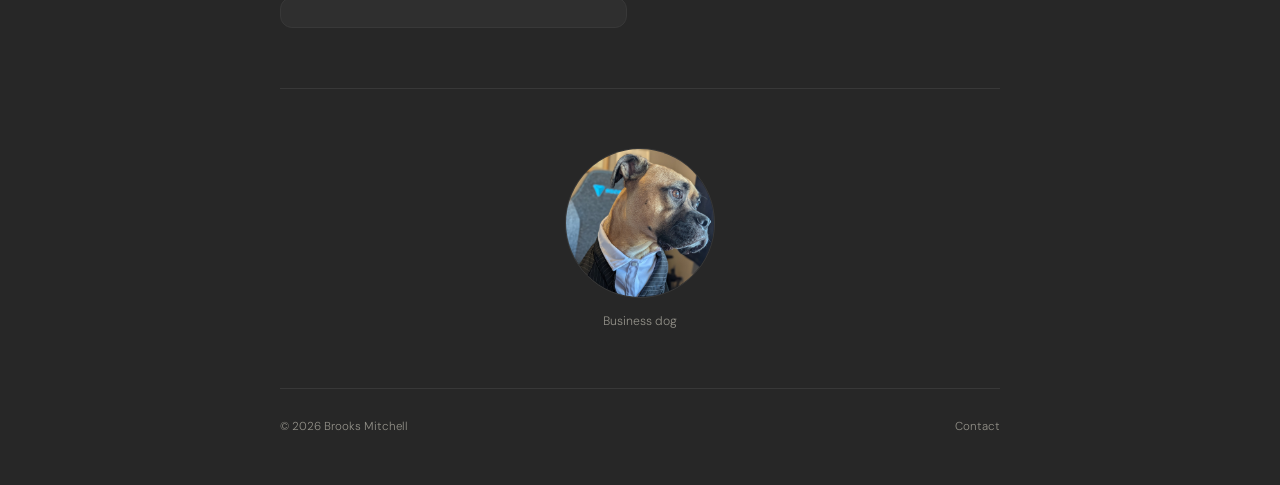
==== commit 6150d5c0: "Update role to AEC tech sales consultant Move LinkWave to past experience, rewrite the role card, le" ====
--- a/index.html
+++ b/index.html
@@ -4,9 +4,9 @@
   <meta charset="UTF-8" />
   <meta name="viewport" content="width=device-width, initial-scale=1.0" />
   <title>Brooks Mitchell</title>
-  <meta name="description" content="Brooks Mitchell, Head of Sales at LinkWave. Technical sales in AEC and construction tech, former software engineer, and US Army veteran." />
+  <meta name="description" content="Brooks Mitchell, AEC tech sales consultant. Sales engineering in construction tech, former Head of Sales at LinkWave, former software engineer, and US Army veteran." />
   <meta property="og:title" content="Brooks Mitchell" />
-  <meta property="og:description" content="Brooks Mitchell, Head of Sales at LinkWave. Technical sales in AEC and construction tech, former software engineer, and US Army veteran." />
+  <meta property="og:description" content="Brooks Mitchell, AEC tech sales consultant. Sales engineering in construction tech, former Head of Sales at LinkWave, former software engineer, and US Army veteran." />
   <meta property="og:image" content="https://brooksmitchell.com/images/share-card.png" />
   <meta property="og:image:width" content="1200" />
   <meta property="og:image:height" content="627" />
@@ -68,9 +68,9 @@
     <p class="section-label">About</p>
     <div class="role-card">
       <div>
-        <p class="role-card-co">Currently · LinkWave</p>
-        <p class="role-card-title">Head of Sales</p>
-        <p class="role-card-desc">Leading sales at LinkWave, a construction technology SaaS that scans building documents for code compliance, generates Code Analysis Review Tables, and conducts feasibility studies - helping developers, architects, and GCs move faster with less risk.</p>
+        <p class="role-card-co">Currently · Independent</p>
+        <p class="role-card-title">AEC Tech Sales Consultant</p>
+        <p class="role-card-desc">Helping AEC technology companies sell to architects, developers, and contractors - technical demos, discovery with technical buyers, partnerships, and integrations.</p>
       </div>
     </div>
     <div class="about-text">
@@ -78,8 +78,9 @@
       <p>I work at the intersection of tech and the physical world: AEC, real estate, and IoT.</p>
       <p>I help customers and partners get real value from technical products, from the first demo to long after the contract is signed.</p>
       <p>I've been the customer on the jobsite, the engineer writing the integration, and the seller explaining it. That lets me go deep with technical stakeholders while keeping the relationship and the business outcome front and center.</p>
-      <p>Today I lead sales at <strong>LinkWave</strong>, a construction compliance startup. I run technical demos, close deals, grow accounts after the sale, source partners, and built our <strong>Bluebeam</strong> integration.</p>
-      <p>Before that, I was the first sales hire at an integration platform startup, where I finished at <strong>101% of quota</strong>, and a software engineer at <strong>IFS</strong>.</p>
+      <p>Today I consult with AEC technology companies on technical sales.</p>
+      <p>Before that, I was Head of Sales at <strong>LinkWave</strong>, a construction compliance startup, where I ran technical demos, closed deals, grew accounts after the sale, sourced partners, and built the <strong>Bluebeam</strong> integration.</p>
+      <p>Earlier, I was the first sales hire at an integration platform startup, where I finished at <strong>101% of quota</strong>, and a software engineer at <strong>IFS</strong>.</p>
       <p>Personal facts: Human to a 3-year-old boxer | Skier | Godzilla fan | sim racing hobbyist | Triathlete</p>
 
       <div class="tags">
@@ -87,7 +88,7 @@
         <span class="tag">AEC / SaaS</span>
         <span class="tag">AI Transformation</span>
         <span class="tag">Former software engineer</span>
-        <span class="tag">Sales and Account Management</span>
+        <span class="tag">Sales Engineering</span>
         <span class="tag">US Army Veteran</span>
       </div>
     </div>
